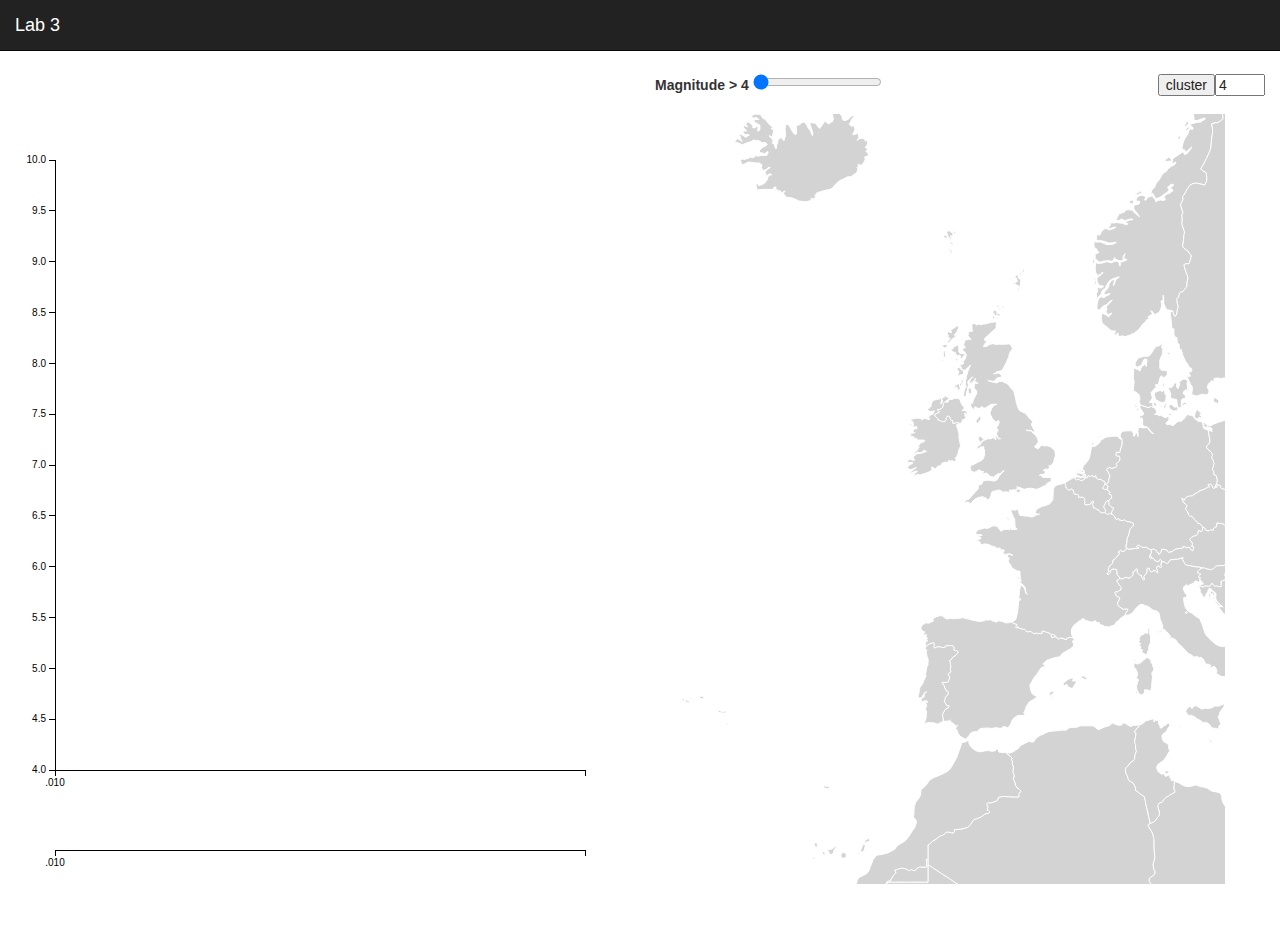
==== Lab3/index.html @ e4a59c73 "added lab3" ====
<!DOCTYPE html>
<!--[if lt IE 7]>      <html class="no-js lt-ie9 lt-ie8 lt-ie7"> <![endif]-->
<!--[if IE 7]>         <html class="no-js lt-ie9 lt-ie8"> <![endif]-->
<!--[if IE 8]>         <html class="no-js lt-ie9"> <![endif]-->
<!--[if gt IE 8]><!--> <html class="no-js"> <!--<![endif]-->
    <head>
        <meta charset="utf-8">
        <meta http-equiv="X-UA-Compatible" content="IE=edge">
        <title></title>
        <meta name="description" content="">
        <meta name="viewport" content="width=device-width, initial-scale=1">

        <!-- Place favicon.ico and apple-touch-icon.png in the root directory -->
        <!-- Bootstrap core CSS -->
        <link rel="stylesheet" href="css/bootstrap.css">
        <link rel="stylesheet" href="css/normalize.css">
        <link rel="stylesheet" href="css/colorbrewer.css">
        <link rel="stylesheet" href="css/main.css">

        <!--modules css-->
        <link rel="stylesheet" href="css/area.css">
        <link rel="stylesheet" href="css/map.css">

    </head>
    

        <!--[if lt IE 7]>
           <p class="browsehappy">You are using an <strong>outdated</strong> browser. Please <a href="http://browsehappy.com/">upgrade your browser</a> to improve your experience.</p>
       <![endif]-->

        <!-- Wrap all page content here -->
        <div id="wrap">

            <!-- Fixed navbar -->
            <div class="navbar navbar-inverse navbar-fixed-top" role="navigation">
                <div class="container">
                    <div class="navbar-header">
                        <button type="button" class="navbar-toggle" data-toggle="collapse" data-target=".navbar-collapse">
                            <span class="sr-only">Toggle navigation</span>
                            <span class="icon-bar"></span>
                            <span class="icon-bar"></span>
                            <span class="icon-bar"></span>
                        </button>
                        <a class="navbar-brand" href="#">Lab 3</a>
                    </div>
                </div>
            </div>

            <!-- Begin page content -->


            <div class="container">
                <!-- row of columns -->

                <br><br><br>

                <div class="row">
                    <div class="col-md-6" id ="area" style ="height: 90vh"></div>   
                    <div class="col-md-6" id ="map" style ="height: 90vh">
                       <p>
                            <label>
                                Magnitude > <span id="slider-value">4</span>
                            </label>
                            <input type="range" min="4" max="7" value="4" id="slider">
                            <input type="number" id="k" value="4" style="float:right;"> 
                            <input type="button" value="cluster" onclick="map1.cluster()" style="float:right;"/>
                            <label id="info" style="float:right;"></label>
                        </p> 
                        
                    </div>

                </div>                
            </div>
        </div>


        <script src="js/vendor/jquery.min.js"></script>
        <script src="js/vendor/bootstrap.min.js"></script>
        <script src="js/plugins.js"></script>
        <script src="js/vendor/d3.v3.min.js"></script>
        <script src="js/vendor/modernizr-2.6.2.min.js"></script>
        <script src="js/vendor/topojson.v1.min.js"></script>
        <script src="js/vendor/underscore-min.js"></script>
        <script src="js/vendor/colorbrewer.js"></script>

        <!--modules js-->
        <script src="js/kmeans.js"></script>
        <script src="js/area.js"></script>
        <script src="js/map.js"></script>
        <script src="js/main.js"></script>

    
</html>
---- Lab3/css/colorbrewer.css ----
/* This product includes color specifications and designs developed by Cynthia Brewer (http://colorbrewer.org/). */
.YlGn .q0-3{fill:rgb(247,252,185)}
.YlGn .q1-3{fill:rgb(173,221,142)}
.YlGn .q2-3{fill:rgb(49,163,84)}
.YlGn .q0-4{fill:rgb(255,255,204)}
.YlGn .q1-4{fill:rgb(194,230,153)}
.YlGn .q2-4{fill:rgb(120,198,121)}
.YlGn .q3-4{fill:rgb(35,132,67)}
.YlGn .q0-5{fill:rgb(255,255,204)}
.YlGn .q1-5{fill:rgb(194,230,153)}
.YlGn .q2-5{fill:rgb(120,198,121)}
.YlGn .q3-5{fill:rgb(49,163,84)}
.YlGn .q4-5{fill:rgb(0,104,55)}
.YlGn .q0-6{fill:rgb(255,255,204)}
.YlGn .q1-6{fill:rgb(217,240,163)}
.YlGn .q2-6{fill:rgb(173,221,142)}
.YlGn .q3-6{fill:rgb(120,198,121)}
.YlGn .q4-6{fill:rgb(49,163,84)}
.YlGn .q5-6{fill:rgb(0,104,55)}
.YlGn .q0-7{fill:rgb(255,255,204)}
.YlGn .q1-7{fill:rgb(217,240,163)}
.YlGn .q2-7{fill:rgb(173,221,142)}
.YlGn .q3-7{fill:rgb(120,198,121)}
.YlGn .q4-7{fill:rgb(65,171,93)}
.YlGn .q5-7{fill:rgb(35,132,67)}
.YlGn .q6-7{fill:rgb(0,90,50)}
.YlGn .q0-8{fill:rgb(255,255,229)}
.YlGn .q1-8{fill:rgb(247,252,185)}
.YlGn .q2-8{fill:rgb(217,240,163)}
.YlGn .q3-8{fill:rgb(173,221,142)}
.YlGn .q4-8{fill:rgb(120,198,121)}
.YlGn .q5-8{fill:rgb(65,171,93)}
.YlGn .q6-8{fill:rgb(35,132,67)}
.YlGn .q7-8{fill:rgb(0,90,50)}
.YlGn .q0-9{fill:rgb(255,255,229)}
.YlGn .q1-9{fill:rgb(247,252,185)}
.YlGn .q2-9{fill:rgb(217,240,163)}
.YlGn .q3-9{fill:rgb(173,221,142)}
.YlGn .q4-9{fill:rgb(120,198,121)}
.YlGn .q5-9{fill:rgb(65,171,93)}
.YlGn .q6-9{fill:rgb(35,132,67)}
.YlGn .q7-9{fill:rgb(0,104,55)}
.YlGn .q8-9{fill:rgb(0,69,41)}
.YlGnBu .q0-3{fill:rgb(237,248,177)}
.YlGnBu .q1-3{fill:rgb(127,205,187)}
.YlGnBu .q2-3{fill:rgb(44,127,184)}
.YlGnBu .q0-4{fill:rgb(255,255,204)}
.YlGnBu .q1-4{fill:rgb(161,218,180)}
.YlGnBu .q2-4{fill:rgb(65,182,196)}
.YlGnBu .q3-4{fill:rgb(34,94,168)}
.YlGnBu .q0-5{fill:rgb(255,255,204)}
.YlGnBu .q1-5{fill:rgb(161,218,180)}
.YlGnBu .q2-5{fill:rgb(65,182,196)}
.YlGnBu .q3-5{fill:rgb(44,127,184)}
.YlGnBu .q4-5{fill:rgb(37,52,148)}
.YlGnBu .q0-6{fill:rgb(255,255,204)}
.YlGnBu .q1-6{fill:rgb(199,233,180)}
.YlGnBu .q2-6{fill:rgb(127,205,187)}
.YlGnBu .q3-6{fill:rgb(65,182,196)}
.YlGnBu .q4-6{fill:rgb(44,127,184)}
.YlGnBu .q5-6{fill:rgb(37,52,148)}
.YlGnBu .q0-7{fill:rgb(255,255,204)}
.YlGnBu .q1-7{fill:rgb(199,233,180)}
.YlGnBu .q2-7{fill:rgb(127,205,187)}
.YlGnBu .q3-7{fill:rgb(65,182,196)}
.YlGnBu .q4-7{fill:rgb(29,145,192)}
.YlGnBu .q5-7{fill:rgb(34,94,168)}
.YlGnBu .q6-7{fill:rgb(12,44,132)}
.YlGnBu .q0-8{fill:rgb(255,255,217)}
.YlGnBu .q1-8{fill:rgb(237,248,177)}
.YlGnBu .q2-8{fill:rgb(199,233,180)}
.YlGnBu .q3-8{fill:rgb(127,205,187)}
.YlGnBu .q4-8{fill:rgb(65,182,196)}
.YlGnBu .q5-8{fill:rgb(29,145,192)}
.YlGnBu .q6-8{fill:rgb(34,94,168)}
.YlGnBu .q7-8{fill:rgb(12,44,132)}
.YlGnBu .q0-9{fill:rgb(255,255,217)}
.YlGnBu .q1-9{fill:rgb(237,248,177)}
.YlGnBu .q2-9{fill:rgb(199,233,180)}
.YlGnBu .q3-9{fill:rgb(127,205,187)}
.YlGnBu .q4-9{fill:rgb(65,182,196)}
.YlGnBu .q5-9{fill:rgb(29,145,192)}
.YlGnBu .q6-9{fill:rgb(34,94,168)}
.YlGnBu .q7-9{fill:rgb(37,52,148)}
.YlGnBu .q8-9{fill:rgb(8,29,88)}
.GnBu .q0-3{fill:rgb(224,243,219)}
.GnBu .q1-3{fill:rgb(168,221,181)}
.GnBu .q2-3{fill:rgb(67,162,202)}
.GnBu .q0-4{fill:rgb(240,249,232)}
.GnBu .q1-4{fill:rgb(186,228,188)}
.GnBu .q2-4{fill:rgb(123,204,196)}
.GnBu .q3-4{fill:rgb(43,140,190)}
.GnBu .q0-5{fill:rgb(240,249,232)}
.GnBu .q1-5{fill:rgb(186,228,188)}
.GnBu .q2-5{fill:rgb(123,204,196)}
.GnBu .q3-5{fill:rgb(67,162,202)}
.GnBu .q4-5{fill:rgb(8,104,172)}
.GnBu .q0-6{fill:rgb(240,249,232)}
.GnBu .q1-6{fill:rgb(204,235,197)}
.GnBu .q2-6{fill:rgb(168,221,181)}
.GnBu .q3-6{fill:rgb(123,204,196)}
.GnBu .q4-6{fill:rgb(67,162,202)}
.GnBu .q5-6{fill:rgb(8,104,172)}
.GnBu .q0-7{fill:rgb(240,249,232)}
.GnBu .q1-7{fill:rgb(204,235,197)}
.GnBu .q2-7{fill:rgb(168,221,181)}
.GnBu .q3-7{fill:rgb(123,204,196)}
.GnBu .q4-7{fill:rgb(78,179,211)}
.GnBu .q5-7{fill:rgb(43,140,190)}
.GnBu .q6-7{fill:rgb(8,88,158)}
.GnBu .q0-8{fill:rgb(247,252,240)}
.GnBu .q1-8{fill:rgb(224,243,219)}
.GnBu .q2-8{fill:rgb(204,235,197)}
.GnBu .q3-8{fill:rgb(168,221,181)}
.GnBu .q4-8{fill:rgb(123,204,196)}
.GnBu .q5-8{fill:rgb(78,179,211)}
.GnBu .q6-8{fill:rgb(43,140,190)}
.GnBu .q7-8{fill:rgb(8,88,158)}
.GnBu .q0-9{fill:rgb(247,252,240)}
.GnBu .q1-9{fill:rgb(224,243,219)}
.GnBu .q2-9{fill:rgb(204,235,197)}
.GnBu .q3-9{fill:rgb(168,221,181)}
.GnBu .q4-9{fill:rgb(123,204,196)}
.GnBu .q5-9{fill:rgb(78,179,211)}
.GnBu .q6-9{fill:rgb(43,140,190)}
.GnBu .q7-9{fill:rgb(8,104,172)}
.GnBu .q8-9{fill:rgb(8,64,129)}
.BuGn .q0-3{fill:rgb(229,245,249)}
.BuGn .q1-3{fill:rgb(153,216,201)}
.BuGn .q2-3{fill:rgb(44,162,95)}
.BuGn .q0-4{fill:rgb(237,248,251)}
.BuGn .q1-4{fill:rgb(178,226,226)}
.BuGn .q2-4{fill:rgb(102,194,164)}
.BuGn .q3-4{fill:rgb(35,139,69)}
.BuGn .q0-5{fill:rgb(237,248,251)}
.BuGn .q1-5{fill:rgb(178,226,226)}
.BuGn .q2-5{fill:rgb(102,194,164)}
.BuGn .q3-5{fill:rgb(44,162,95)}
.BuGn .q4-5{fill:rgb(0,109,44)}
.BuGn .q0-6{fill:rgb(237,248,251)}
.BuGn .q1-6{fill:rgb(204,236,230)}
.BuGn .q2-6{fill:rgb(153,216,201)}
.BuGn .q3-6{fill:rgb(102,194,164)}
.BuGn .q4-6{fill:rgb(44,162,95)}
.BuGn .q5-6{fill:rgb(0,109,44)}
.BuGn .q0-7{fill:rgb(237,248,251)}
.BuGn .q1-7{fill:rgb(204,236,230)}
.BuGn .q2-7{fill:rgb(153,216,201)}
.BuGn .q3-7{fill:rgb(102,194,164)}
.BuGn .q4-7{fill:rgb(65,174,118)}
.BuGn .q5-7{fill:rgb(35,139,69)}
.BuGn .q6-7{fill:rgb(0,88,36)}
.BuGn .q0-8{fill:rgb(247,252,253)}
.BuGn .q1-8{fill:rgb(229,245,249)}
.BuGn .q2-8{fill:rgb(204,236,230)}
.BuGn .q3-8{fill:rgb(153,216,201)}
.BuGn .q4-8{fill:rgb(102,194,164)}
.BuGn .q5-8{fill:rgb(65,174,118)}
.BuGn .q6-8{fill:rgb(35,139,69)}
.BuGn .q7-8{fill:rgb(0,88,36)}
.BuGn .q0-9{fill:rgb(247,252,253)}
.BuGn .q1-9{fill:rgb(229,245,249)}
.BuGn .q2-9{fill:rgb(204,236,230)}
.BuGn .q3-9{fill:rgb(153,216,201)}
.BuGn .q4-9{fill:rgb(102,194,164)}
.BuGn .q5-9{fill:rgb(65,174,118)}
.BuGn .q6-9{fill:rgb(35,139,69)}
.BuGn .q7-9{fill:rgb(0,109,44)}
.BuGn .q8-9{fill:rgb(0,68,27)}
.PuBuGn .q0-3{fill:rgb(236,226,240)}
.PuBuGn .q1-3{fill:rgb(166,189,219)}
.PuBuGn .q2-3{fill:rgb(28,144,153)}
.PuBuGn .q0-4{fill:rgb(246,239,247)}
.PuBuGn .q1-4{fill:rgb(189,201,225)}
.PuBuGn .q2-4{fill:rgb(103,169,207)}
.PuBuGn .q3-4{fill:rgb(2,129,138)}
.PuBuGn .q0-5{fill:rgb(246,239,247)}
.PuBuGn .q1-5{fill:rgb(189,201,225)}
.PuBuGn .q2-5{fill:rgb(103,169,207)}
.PuBuGn .q3-5{fill:rgb(28,144,153)}
.PuBuGn .q4-5{fill:rgb(1,108,89)}
.PuBuGn .q0-6{fill:rgb(246,239,247)}
.PuBuGn .q1-6{fill:rgb(208,209,230)}
.PuBuGn .q2-6{fill:rgb(166,189,219)}
.PuBuGn .q3-6{fill:rgb(103,169,207)}
.PuBuGn .q4-6{fill:rgb(28,144,153)}
.PuBuGn .q5-6{fill:rgb(1,108,89)}
.PuBuGn .q0-7{fill:rgb(246,239,247)}
.PuBuGn .q1-7{fill:rgb(208,209,230)}
.PuBuGn .q2-7{fill:rgb(166,189,219)}
.PuBuGn .q3-7{fill:rgb(103,169,207)}
.PuBuGn .q4-7{fill:rgb(54,144,192)}
.PuBuGn .q5-7{fill:rgb(2,129,138)}
.PuBuGn .q6-7{fill:rgb(1,100,80)}
.PuBuGn .q0-8{fill:rgb(255,247,251)}
.PuBuGn .q1-8{fill:rgb(236,226,240)}
.PuBuGn .q2-8{fill:rgb(208,209,230)}
.PuBuGn .q3-8{fill:rgb(166,189,219)}
.PuBuGn .q4-8{fill:rgb(103,169,207)}
.PuBuGn .q5-8{fill:rgb(54,144,192)}
.PuBuGn .q6-8{fill:rgb(2,129,138)}
.PuBuGn .q7-8{fill:rgb(1,100,80)}
.PuBuGn .q0-9{fill:rgb(255,247,251)}
.PuBuGn .q1-9{fill:rgb(236,226,240)}
.PuBuGn .q2-9{fill:rgb(208,209,230)}
.PuBuGn .q3-9{fill:rgb(166,189,219)}
.PuBuGn .q4-9{fill:rgb(103,169,207)}
.PuBuGn .q5-9{fill:rgb(54,144,192)}
.PuBuGn .q6-9{fill:rgb(2,129,138)}
.PuBuGn .q7-9{fill:rgb(1,108,89)}
.PuBuGn .q8-9{fill:rgb(1,70,54)}
.PuBu .q0-3{fill:rgb(236,231,242)}
.PuBu .q1-3{fill:rgb(166,189,219)}
.PuBu .q2-3{fill:rgb(43,140,190)}
.PuBu .q0-4{fill:rgb(241,238,246)}
.PuBu .q1-4{fill:rgb(189,201,225)}
.PuBu .q2-4{fill:rgb(116,169,207)}
.PuBu .q3-4{fill:rgb(5,112,176)}
.PuBu .q0-5{fill:rgb(241,238,246)}
.PuBu .q1-5{fill:rgb(189,201,225)}
.PuBu .q2-5{fill:rgb(116,169,207)}
.PuBu .q3-5{fill:rgb(43,140,190)}
.PuBu .q4-5{fill:rgb(4,90,141)}
.PuBu .q0-6{fill:rgb(241,238,246)}
.PuBu .q1-6{fill:rgb(208,209,230)}
.PuBu .q2-6{fill:rgb(166,189,219)}
.PuBu .q3-6{fill:rgb(116,169,207)}
.PuBu .q4-6{fill:rgb(43,140,190)}
.PuBu .q5-6{fill:rgb(4,90,141)}
.PuBu .q0-7{fill:rgb(241,238,246)}
.PuBu .q1-7{fill:rgb(208,209,230)}
.PuBu .q2-7{fill:rgb(166,189,219)}
.PuBu .q3-7{fill:rgb(116,169,207)}
.PuBu .q4-7{fill:rgb(54,144,192)}
.PuBu .q5-7{fill:rgb(5,112,176)}
.PuBu .q6-7{fill:rgb(3,78,123)}
.PuBu .q0-8{fill:rgb(255,247,251)}
.PuBu .q1-8{fill:rgb(236,231,242)}
.PuBu .q2-8{fill:rgb(208,209,230)}
.PuBu .q3-8{fill:rgb(166,189,219)}
.PuBu .q4-8{fill:rgb(116,169,207)}
.PuBu .q5-8{fill:rgb(54,144,192)}
.PuBu .q6-8{fill:rgb(5,112,176)}
.PuBu .q7-8{fill:rgb(3,78,123)}
.PuBu .q0-9{fill:rgb(255,247,251)}
.PuBu .q1-9{fill:rgb(236,231,242)}
.PuBu .q2-9{fill:rgb(208,209,230)}
.PuBu .q3-9{fill:rgb(166,189,219)}
.PuBu .q4-9{fill:rgb(116,169,207)}
.PuBu .q5-9{fill:rgb(54,144,192)}
.PuBu .q6-9{fill:rgb(5,112,176)}
.PuBu .q7-9{fill:rgb(4,90,141)}
.PuBu .q8-9{fill:rgb(2,56,88)}
.BuPu .q0-3{fill:rgb(224,236,244)}
.BuPu .q1-3{fill:rgb(158,188,218)}
.BuPu .q2-3{fill:rgb(136,86,167)}
.BuPu .q0-4{fill:rgb(237,248,251)}
.BuPu .q1-4{fill:rgb(179,205,227)}
.BuPu .q2-4{fill:rgb(140,150,198)}
.BuPu .q3-4{fill:rgb(136,65,157)}
.BuPu .q0-5{fill:rgb(237,248,251)}
.BuPu .q1-5{fill:rgb(179,205,227)}
.BuPu .q2-5{fill:rgb(140,150,198)}
.BuPu .q3-5{fill:rgb(136,86,167)}
.BuPu .q4-5{fill:rgb(129,15,124)}
.BuPu .q0-6{fill:rgb(237,248,251)}
.BuPu .q1-6{fill:rgb(191,211,230)}
.BuPu .q2-6{fill:rgb(158,188,218)}
.BuPu .q3-6{fill:rgb(140,150,198)}
.BuPu .q4-6{fill:rgb(136,86,167)}
.BuPu .q5-6{fill:rgb(129,15,124)}
.BuPu .q0-7{fill:rgb(237,248,251)}
.BuPu .q1-7{fill:rgb(191,211,230)}
.BuPu .q2-7{fill:rgb(158,188,218)}
.BuPu .q3-7{fill:rgb(140,150,198)}
.BuPu .q4-7{fill:rgb(140,107,177)}
.BuPu .q5-7{fill:rgb(136,65,157)}
.BuPu .q6-7{fill:rgb(110,1,107)}
.BuPu .q0-8{fill:rgb(247,252,253)}
.BuPu .q1-8{fill:rgb(224,236,244)}
.BuPu .q2-8{fill:rgb(191,211,230)}
.BuPu .q3-8{fill:rgb(158,188,218)}
.BuPu .q4-8{fill:rgb(140,150,198)}
.BuPu .q5-8{fill:rgb(140,107,177)}
.BuPu .q6-8{fill:rgb(136,65,157)}
.BuPu .q7-8{fill:rgb(110,1,107)}
.BuPu .q0-9{fill:rgb(247,252,253)}
.BuPu .q1-9{fill:rgb(224,236,244)}
.BuPu .q2-9{fill:rgb(191,211,230)}
.BuPu .q3-9{fill:rgb(158,188,218)}
.BuPu .q4-9{fill:rgb(140,150,198)}
.BuPu .q5-9{fill:rgb(140,107,177)}
.BuPu .q6-9{fill:rgb(136,65,157)}
.BuPu .q7-9{fill:rgb(129,15,124)}
.BuPu .q8-9{fill:rgb(77,0,75)}
.RdPu .q0-3{fill:rgb(253,224,221)}
.RdPu .q1-3{fill:rgb(250,159,181)}
.RdPu .q2-3{fill:rgb(197,27,138)}
.RdPu .q0-4{fill:rgb(254,235,226)}
.RdPu .q1-4{fill:rgb(251,180,185)}
.RdPu .q2-4{fill:rgb(247,104,161)}
.RdPu .q3-4{fill:rgb(174,1,126)}
.RdPu .q0-5{fill:rgb(254,235,226)}
.RdPu .q1-5{fill:rgb(251,180,185)}
.RdPu .q2-5{fill:rgb(247,104,161)}
.RdPu .q3-5{fill:rgb(197,27,138)}
.RdPu .q4-5{fill:rgb(122,1,119)}
.RdPu .q0-6{fill:rgb(254,235,226)}
.RdPu .q1-6{fill:rgb(252,197,192)}
.RdPu .q2-6{fill:rgb(250,159,181)}
.RdPu .q3-6{fill:rgb(247,104,161)}
.RdPu .q4-6{fill:rgb(197,27,138)}
.RdPu .q5-6{fill:rgb(122,1,119)}
.RdPu .q0-7{fill:rgb(254,235,226)}
.RdPu .q1-7{fill:rgb(252,197,192)}
.RdPu .q2-7{fill:rgb(250,159,181)}
.RdPu .q3-7{fill:rgb(247,104,161)}
.RdPu .q4-7{fill:rgb(221,52,151)}
.RdPu .q5-7{fill:rgb(174,1,126)}
.RdPu .q6-7{fill:rgb(122,1,119)}
.RdPu .q0-8{fill:rgb(255,247,243)}
.RdPu .q1-8{fill:rgb(253,224,221)}
.RdPu .q2-8{fill:rgb(252,197,192)}
.RdPu .q3-8{fill:rgb(250,159,181)}
.RdPu .q4-8{fill:rgb(247,104,161)}
.RdPu .q5-8{fill:rgb(221,52,151)}
.RdPu .q6-8{fill:rgb(174,1,126)}
.RdPu .q7-8{fill:rgb(122,1,119)}
.RdPu .q0-9{fill:rgb(255,247,243)}
.RdPu .q1-9{fill:rgb(253,224,221)}
.RdPu .q2-9{fill:rgb(252,197,192)}
.RdPu .q3-9{fill:rgb(250,159,181)}
.RdPu .q4-9{fill:rgb(247,104,161)}
.RdPu .q5-9{fill:rgb(221,52,151)}
.RdPu .q6-9{fill:rgb(174,1,126)}
.RdPu .q7-9{fill:rgb(122,1,119)}
.RdPu .q8-9{fill:rgb(73,0,106)}
.PuRd .q0-3{fill:rgb(231,225,239)}
.PuRd .q1-3{fill:rgb(201,148,199)}
.PuRd .q2-3{fill:rgb(221,28,119)}
.PuRd .q0-4{fill:rgb(241,238,246)}
.PuRd .q1-4{fill:rgb(215,181,216)}
.PuRd .q2-4{fill:rgb(223,101,176)}
.PuRd .q3-4{fill:rgb(206,18,86)}
.PuRd .q0-5{fill:rgb(241,238,246)}
.PuRd .q1-5{fill:rgb(215,181,216)}
.PuRd .q2-5{fill:rgb(223,101,176)}
.PuRd .q3-5{fill:rgb(221,28,119)}
.PuRd .q4-5{fill:rgb(152,0,67)}
.PuRd .q0-6{fill:rgb(241,238,246)}
.PuRd .q1-6{fill:rgb(212,185,218)}
.PuRd .q2-6{fill:rgb(201,148,199)}
.PuRd .q3-6{fill:rgb(223,101,176)}
.PuRd .q4-6{fill:rgb(221,28,119)}
.PuRd .q5-6{fill:rgb(152,0,67)}
.PuRd .q0-7{fill:rgb(241,238,246)}
.PuRd .q1-7{fill:rgb(212,185,218)}
.PuRd .q2-7{fill:rgb(201,148,199)}
.PuRd .q3-7{fill:rgb(223,101,176)}
.PuRd .q4-7{fill:rgb(231,41,138)}
.PuRd .q5-7{fill:rgb(206,18,86)}
.PuRd .q6-7{fill:rgb(145,0,63)}
.PuRd .q0-8{fill:rgb(247,244,249)}
.PuRd .q1-8{fill:rgb(231,225,239)}
.PuRd .q2-8{fill:rgb(212,185,218)}
.PuRd .q3-8{fill:rgb(201,148,199)}
.PuRd .q4-8{fill:rgb(223,101,176)}
.PuRd .q5-8{fill:rgb(231,41,138)}
.PuRd .q6-8{fill:rgb(206,18,86)}
.PuRd .q7-8{fill:rgb(145,0,63)}
.PuRd .q0-9{fill:rgb(247,244,249)}
.PuRd .q1-9{fill:rgb(231,225,239)}
.PuRd .q2-9{fill:rgb(212,185,218)}
.PuRd .q3-9{fill:rgb(201,148,199)}
.PuRd .q4-9{fill:rgb(223,101,176)}
.PuRd .q5-9{fill:rgb(231,41,138)}
.PuRd .q6-9{fill:rgb(206,18,86)}
.PuRd .q7-9{fill:rgb(152,0,67)}
.PuRd .q8-9{fill:rgb(103,0,31)}
.OrRd .q0-3{fill:rgb(254,232,200)}
.OrRd .q1-3{fill:rgb(253,187,132)}
.OrRd .q2-3{fill:rgb(227,74,51)}
.OrRd .q0-4{fill:rgb(254,240,217)}
.OrRd .q1-4{fill:rgb(253,204,138)}
.OrRd .q2-4{fill:rgb(252,141,89)}
.OrRd .q3-4{fill:rgb(215,48,31)}
.OrRd .q0-5{fill:rgb(254,240,217)}
.OrRd .q1-5{fill:rgb(253,204,138)}
.OrRd .q2-5{fill:rgb(252,141,89)}
.OrRd .q3-5{fill:rgb(227,74,51)}
.OrRd .q4-5{fill:rgb(179,0,0)}
.OrRd .q0-6{fill:rgb(254,240,217)}
.OrRd .q1-6{fill:rgb(253,212,158)}
.OrRd .q2-6{fill:rgb(253,187,132)}
.OrRd .q3-6{fill:rgb(252,141,89)}
.OrRd .q4-6{fill:rgb(227,74,51)}
.OrRd .q5-6{fill:rgb(179,0,0)}
.OrRd .q0-7{fill:rgb(254,240,217)}
.OrRd .q1-7{fill:rgb(253,212,158)}
.OrRd .q2-7{fill:rgb(253,187,132)}
.OrRd .q3-7{fill:rgb(252,141,89)}
.OrRd .q4-7{fill:rgb(239,101,72)}
.OrRd .q5-7{fill:rgb(215,48,31)}
.OrRd .q6-7{fill:rgb(153,0,0)}
.OrRd .q0-8{fill:rgb(255,247,236)}
.OrRd .q1-8{fill:rgb(254,232,200)}
.OrRd .q2-8{fill:rgb(253,212,158)}
.OrRd .q3-8{fill:rgb(253,187,132)}
.OrRd .q4-8{fill:rgb(252,141,89)}
.OrRd .q5-8{fill:rgb(239,101,72)}
.OrRd .q6-8{fill:rgb(215,48,31)}
.OrRd .q7-8{fill:rgb(153,0,0)}
.OrRd .q0-9{fill:rgb(255,247,236)}
.OrRd .q1-9{fill:rgb(254,232,200)}
.OrRd .q2-9{fill:rgb(253,212,158)}
.OrRd .q3-9{fill:rgb(253,187,132)}
.OrRd .q4-9{fill:rgb(252,141,89)}
.OrRd .q5-9{fill:rgb(239,101,72)}
.OrRd .q6-9{fill:rgb(215,48,31)}
.OrRd .q7-9{fill:rgb(179,0,0)}
.OrRd .q8-9{fill:rgb(127,0,0)}
.YlOrRd .q0-3{fill:rgb(255,237,160)}
.YlOrRd .q1-3{fill:rgb(254,178,76)}
.YlOrRd .q2-3{fill:rgb(240,59,32)}
.YlOrRd .q0-4{fill:rgb(255,255,178)}
.YlOrRd .q1-4{fill:rgb(254,204,92)}
.YlOrRd .q2-4{fill:rgb(253,141,60)}
.YlOrRd .q3-4{fill:rgb(227,26,28)}
.YlOrRd .q0-5{fill:rgb(255,255,178)}
.YlOrRd .q1-5{fill:rgb(254,204,92)}
.YlOrRd .q2-5{fill:rgb(253,141,60)}
.YlOrRd .q3-5{fill:rgb(240,59,32)}
.YlOrRd .q4-5{fill:rgb(189,0,38)}
.YlOrRd .q0-6{fill:rgb(255,255,178)}
.YlOrRd .q1-6{fill:rgb(254,217,118)}
.YlOrRd .q2-6{fill:rgb(254,178,76)}
.YlOrRd .q3-6{fill:rgb(253,141,60)}
.YlOrRd .q4-6{fill:rgb(240,59,32)}
.YlOrRd .q5-6{fill:rgb(189,0,38)}
.YlOrRd .q0-7{fill:rgb(255,255,178)}
.YlOrRd .q1-7{fill:rgb(254,217,118)}
.YlOrRd .q2-7{fill:rgb(254,178,76)}
.YlOrRd .q3-7{fill:rgb(253,141,60)}
.YlOrRd .q4-7{fill:rgb(252,78,42)}
.YlOrRd .q5-7{fill:rgb(227,26,28)}
.YlOrRd .q6-7{fill:rgb(177,0,38)}
.YlOrRd .q0-8{fill:rgb(255,255,204)}
.YlOrRd .q1-8{fill:rgb(255,237,160)}
.YlOrRd .q2-8{fill:rgb(254,217,118)}
.YlOrRd .q3-8{fill:rgb(254,178,76)}
.YlOrRd .q4-8{fill:rgb(253,141,60)}
.YlOrRd .q5-8{fill:rgb(252,78,42)}
.YlOrRd .q6-8{fill:rgb(227,26,28)}
.YlOrRd .q7-8{fill:rgb(177,0,38)}
.YlOrRd .q0-9{fill:rgb(255,255,204)}
.YlOrRd .q1-9{fill:rgb(255,237,160)}
.YlOrRd .q2-9{fill:rgb(254,217,118)}
.YlOrRd .q3-9{fill:rgb(254,178,76)}
.YlOrRd .q4-9{fill:rgb(253,141,60)}
.YlOrRd .q5-9{fill:rgb(252,78,42)}
.YlOrRd .q6-9{fill:rgb(227,26,28)}
.YlOrRd .q7-9{fill:rgb(189,0,38)}
.YlOrRd .q8-9{fill:rgb(128,0,38)}
.YlOrBr .q0-3{fill:rgb(255,247,188)}
.YlOrBr .q1-3{fill:rgb(254,196,79)}
.YlOrBr .q2-3{fill:rgb(217,95,14)}
.YlOrBr .q0-4{fill:rgb(255,255,212)}
.YlOrBr .q1-4{fill:rgb(254,217,142)}
.YlOrBr .q2-4{fill:rgb(254,153,41)}
.YlOrBr .q3-4{fill:rgb(204,76,2)}
.YlOrBr .q0-5{fill:rgb(255,255,212)}
.YlOrBr .q1-5{fill:rgb(254,217,142)}
.YlOrBr .q2-5{fill:rgb(254,153,41)}
.YlOrBr .q3-5{fill:rgb(217,95,14)}
.YlOrBr .q4-5{fill:rgb(153,52,4)}
.YlOrBr .q0-6{fill:rgb(255,255,212)}
.YlOrBr .q1-6{fill:rgb(254,227,145)}
.YlOrBr .q2-6{fill:rgb(254,196,79)}
.YlOrBr .q3-6{fill:rgb(254,153,41)}
.YlOrBr .q4-6{fill:rgb(217,95,14)}
.YlOrBr .q5-6{fill:rgb(153,52,4)}
.YlOrBr .q0-7{fill:rgb(255,255,212)}
.YlOrBr .q1-7{fill:rgb(254,227,145)}
.YlOrBr .q2-7{fill:rgb(254,196,79)}
.YlOrBr .q3-7{fill:rgb(254,153,41)}
.YlOrBr .q4-7{fill:rgb(236,112,20)}
.YlOrBr .q5-7{fill:rgb(204,76,2)}
.YlOrBr .q6-7{fill:rgb(140,45,4)}
.YlOrBr .q0-8{fill:rgb(255,255,229)}
.YlOrBr .q1-8{fill:rgb(255,247,188)}
.YlOrBr .q2-8{fill:rgb(254,227,145)}
.YlOrBr .q3-8{fill:rgb(254,196,79)}
.YlOrBr .q4-8{fill:rgb(254,153,41)}
.YlOrBr .q5-8{fill:rgb(236,112,20)}
.YlOrBr .q6-8{fill:rgb(204,76,2)}
.YlOrBr .q7-8{fill:rgb(140,45,4)}
.YlOrBr .q0-9{fill:rgb(255,255,229)}
.YlOrBr .q1-9{fill:rgb(255,247,188)}
.YlOrBr .q2-9{fill:rgb(254,227,145)}
.YlOrBr .q3-9{fill:rgb(254,196,79)}
.YlOrBr .q4-9{fill:rgb(254,153,41)}
.YlOrBr .q5-9{fill:rgb(236,112,20)}
.YlOrBr .q6-9{fill:rgb(204,76,2)}
.YlOrBr .q7-9{fill:rgb(153,52,4)}
.YlOrBr .q8-9{fill:rgb(102,37,6)}
.Purples .q0-3{fill:rgb(239,237,245)}
.Purples .q1-3{fill:rgb(188,189,220)}
.Purples .q2-3{fill:rgb(117,107,177)}
.Purples .q0-4{fill:rgb(242,240,247)}
.Purples .q1-4{fill:rgb(203,201,226)}
.Purples .q2-4{fill:rgb(158,154,200)}
.Purples .q3-4{fill:rgb(106,81,163)}
.Purples .q0-5{fill:rgb(242,240,247)}
.Purples .q1-5{fill:rgb(203,201,226)}
.Purples .q2-5{fill:rgb(158,154,200)}
.Purples .q3-5{fill:rgb(117,107,177)}
.Purples .q4-5{fill:rgb(84,39,143)}
.Purples .q0-6{fill:rgb(242,240,247)}
.Purples .q1-6{fill:rgb(218,218,235)}
.Purples .q2-6{fill:rgb(188,189,220)}
.Purples .q3-6{fill:rgb(158,154,200)}
.Purples .q4-6{fill:rgb(117,107,177)}
.Purples .q5-6{fill:rgb(84,39,143)}
.Purples .q0-7{fill:rgb(242,240,247)}
.Purples .q1-7{fill:rgb(218,218,235)}
.Purples .q2-7{fill:rgb(188,189,220)}
.Purples .q3-7{fill:rgb(158,154,200)}
.Purples .q4-7{fill:rgb(128,125,186)}
.Purples .q5-7{fill:rgb(106,81,163)}
.Purples .q6-7{fill:rgb(74,20,134)}
.Purples .q0-8{fill:rgb(252,251,253)}
.Purples .q1-8{fill:rgb(239,237,245)}
.Purples .q2-8{fill:rgb(218,218,235)}
.Purples .q3-8{fill:rgb(188,189,220)}
.Purples .q4-8{fill:rgb(158,154,200)}
.Purples .q5-8{fill:rgb(128,125,186)}
.Purples .q6-8{fill:rgb(106,81,163)}
.Purples .q7-8{fill:rgb(74,20,134)}
.Purples .q0-9{fill:rgb(252,251,253)}
.Purples .q1-9{fill:rgb(239,237,245)}
.Purples .q2-9{fill:rgb(218,218,235)}
.Purples .q3-9{fill:rgb(188,189,220)}
.Purples .q4-9{fill:rgb(158,154,200)}
.Purples .q5-9{fill:rgb(128,125,186)}
.Purples .q6-9{fill:rgb(106,81,163)}
.Purples .q7-9{fill:rgb(84,39,143)}
.Purples .q8-9{fill:rgb(63,0,125)}
.Blues .q0-3{fill:rgb(222,235,247)}
.Blues .q1-3{fill:rgb(158,202,225)}
.Blues .q2-3{fill:rgb(49,130,189)}
.Blues .q0-4{fill:rgb(239,243,255)}
.Blues .q1-4{fill:rgb(189,215,231)}
.Blues .q2-4{fill:rgb(107,174,214)}
.Blues .q3-4{fill:rgb(33,113,181)}
.Blues .q0-5{fill:rgb(239,243,255)}
.Blues .q1-5{fill:rgb(189,215,231)}
.Blues .q2-5{fill:rgb(107,174,214)}
.Blues .q3-5{fill:rgb(49,130,189)}
.Blues .q4-5{fill:rgb(8,81,156)}
.Blues .q0-6{fill:rgb(239,243,255)}
.Blues .q1-6{fill:rgb(198,219,239)}
.Blues .q2-6{fill:rgb(158,202,225)}
.Blues .q3-6{fill:rgb(107,174,214)}
.Blues .q4-6{fill:rgb(49,130,189)}
.Blues .q5-6{fill:rgb(8,81,156)}
.Blues .q0-7{fill:rgb(239,243,255)}
.Blues .q1-7{fill:rgb(198,219,239)}
.Blues .q2-7{fill:rgb(158,202,225)}
.Blues .q3-7{fill:rgb(107,174,214)}
.Blues .q4-7{fill:rgb(66,146,198)}
.Blues .q5-7{fill:rgb(33,113,181)}
.Blues .q6-7{fill:rgb(8,69,148)}
.Blues .q0-8{fill:rgb(247,251,255)}
.Blues .q1-8{fill:rgb(222,235,247)}
.Blues .q2-8{fill:rgb(198,219,239)}
.Blues .q3-8{fill:rgb(158,202,225)}
.Blues .q4-8{fill:rgb(107,174,214)}
.Blues .q5-8{fill:rgb(66,146,198)}
.Blues .q6-8{fill:rgb(33,113,181)}
.Blues .q7-8{fill:rgb(8,69,148)}
.Blues .q0-9{fill:rgb(247,251,255)}
.Blues .q1-9{fill:rgb(222,235,247)}
.Blues .q2-9{fill:rgb(198,219,239)}
.Blues .q3-9{fill:rgb(158,202,225)}
.Blues .q4-9{fill:rgb(107,174,214)}
.Blues .q5-9{fill:rgb(66,146,198)}
.Blues .q6-9{fill:rgb(33,113,181)}
.Blues .q7-9{fill:rgb(8,81,156)}
.Blues .q8-9{fill:rgb(8,48,107)}
.Greens .q0-3{fill:rgb(229,245,224)}
.Greens .q1-3{fill:rgb(161,217,155)}
.Greens .q2-3{fill:rgb(49,163,84)}
.Greens .q0-4{fill:rgb(237,248,233)}
.Greens .q1-4{fill:rgb(186,228,179)}
.Greens .q2-4{fill:rgb(116,196,118)}
.Greens .q3-4{fill:rgb(35,139,69)}
.Greens .q0-5{fill:rgb(237,248,233)}
.Greens .q1-5{fill:rgb(186,228,179)}
.Greens .q2-5{fill:rgb(116,196,118)}
.Greens .q3-5{fill:rgb(49,163,84)}
.Greens .q4-5{fill:rgb(0,109,44)}
.Greens .q0-6{fill:rgb(237,248,233)}
.Greens .q1-6{fill:rgb(199,233,192)}
.Greens .q2-6{fill:rgb(161,217,155)}
.Greens .q3-6{fill:rgb(116,196,118)}
.Greens .q4-6{fill:rgb(49,163,84)}
.Greens .q5-6{fill:rgb(0,109,44)}
.Greens .q0-7{fill:rgb(237,248,233)}
.Greens .q1-7{fill:rgb(199,233,192)}
.Greens .q2-7{fill:rgb(161,217,155)}
.Greens .q3-7{fill:rgb(116,196,118)}
.Greens .q4-7{fill:rgb(65,171,93)}
.Greens .q5-7{fill:rgb(35,139,69)}
.Greens .q6-7{fill:rgb(0,90,50)}
.Greens .q0-8{fill:rgb(247,252,245)}
.Greens .q1-8{fill:rgb(229,245,224)}
.Greens .q2-8{fill:rgb(199,233,192)}
.Greens .q3-8{fill:rgb(161,217,155)}
.Greens .q4-8{fill:rgb(116,196,118)}
.Greens .q5-8{fill:rgb(65,171,93)}
.Greens .q6-8{fill:rgb(35,139,69)}
.Greens .q7-8{fill:rgb(0,90,50)}
.Greens .q0-9{fill:rgb(247,252,245)}
.Greens .q1-9{fill:rgb(229,245,224)}
.Greens .q2-9{fill:rgb(199,233,192)}
.Greens .q3-9{fill:rgb(161,217,155)}
.Greens .q4-9{fill:rgb(116,196,118)}
.Greens .q5-9{fill:rgb(65,171,93)}
.Greens .q6-9{fill:rgb(35,139,69)}
.Greens .q7-9{fill:rgb(0,109,44)}
.Greens .q8-9{fill:rgb(0,68,27)}
.Oranges .q0-3{fill:rgb(254,230,206)}
.Oranges .q1-3{fill:rgb(253,174,107)}
.Oranges .q2-3{fill:rgb(230,85,13)}
.Oranges .q0-4{fill:rgb(254,237,222)}
.Oranges .q1-4{fill:rgb(253,190,133)}
.Oranges .q2-4{fill:rgb(253,141,60)}
.Oranges .q3-4{fill:rgb(217,71,1)}
.Oranges .q0-5{fill:rgb(254,237,222)}
.Oranges .q1-5{fill:rgb(253,190,133)}
.Oranges .q2-5{fill:rgb(253,141,60)}
.Oranges .q3-5{fill:rgb(230,85,13)}
.Oranges .q4-5{fill:rgb(166,54,3)}
.Oranges .q0-6{fill:rgb(254,237,222)}
.Oranges .q1-6{fill:rgb(253,208,162)}
.Oranges .q2-6{fill:rgb(253,174,107)}
.Oranges .q3-6{fill:rgb(253,141,60)}
.Oranges .q4-6{fill:rgb(230,85,13)}
.Oranges .q5-6{fill:rgb(166,54,3)}
.Oranges .q0-7{fill:rgb(254,237,222)}
.Oranges .q1-7{fill:rgb(253,208,162)}
.Oranges .q2-7{fill:rgb(253,174,107)}
.Oranges .q3-7{fill:rgb(253,141,60)}
.Oranges .q4-7{fill:rgb(241,105,19)}
.Oranges .q5-7{fill:rgb(217,72,1)}
.Oranges .q6-7{fill:rgb(140,45,4)}
.Oranges .q0-8{fill:rgb(255,245,235)}
.Oranges .q1-8{fill:rgb(254,230,206)}
.Oranges .q2-8{fill:rgb(253,208,162)}
.Oranges .q3-8{fill:rgb(253,174,107)}
.Oranges .q4-8{fill:rgb(253,141,60)}
.Oranges .q5-8{fill:rgb(241,105,19)}
.Oranges .q6-8{fill:rgb(217,72,1)}
.Oranges .q7-8{fill:rgb(140,45,4)}
.Oranges .q0-9{fill:rgb(255,245,235)}
.Oranges .q1-9{fill:rgb(254,230,206)}
.Oranges .q2-9{fill:rgb(253,208,162)}
.Oranges .q3-9{fill:rgb(253,174,107)}
.Oranges .q4-9{fill:rgb(253,141,60)}
.Oranges .q5-9{fill:rgb(241,105,19)}
.Oranges .q6-9{fill:rgb(217,72,1)}
.Oranges .q7-9{fill:rgb(166,54,3)}
.Oranges .q8-9{fill:rgb(127,39,4)}
.Reds .q0-3{fill:rgb(254,224,210)}
.Reds .q1-3{fill:rgb(252,146,114)}
.Reds .q2-3{fill:rgb(222,45,38)}
.Reds .q0-4{fill:rgb(254,229,217)}
.Reds .q1-4{fill:rgb(252,174,145)}
.Reds .q2-4{fill:rgb(251,106,74)}
.Reds .q3-4{fill:rgb(203,24,29)}
.Reds .q0-5{fill:rgb(254,229,217)}
.Reds .q1-5{fill:rgb(252,174,145)}
.Reds .q2-5{fill:rgb(251,106,74)}
.Reds .q3-5{fill:rgb(222,45,38)}
.Reds .q4-5{fill:rgb(165,15,21)}
.Reds .q0-6{fill:rgb(254,229,217)}
.Reds .q1-6{fill:rgb(252,187,161)}
.Reds .q2-6{fill:rgb(252,146,114)}
.Reds .q3-6{fill:rgb(251,106,74)}
.Reds .q4-6{fill:rgb(222,45,38)}
.Reds .q5-6{fill:rgb(165,15,21)}
.Reds .q0-7{fill:rgb(254,229,217)}
.Reds .q1-7{fill:rgb(252,187,161)}
.Reds .q2-7{fill:rgb(252,146,114)}
.Reds .q3-7{fill:rgb(251,106,74)}
.Reds .q4-7{fill:rgb(239,59,44)}
.Reds .q5-7{fill:rgb(203,24,29)}
.Reds .q6-7{fill:rgb(153,0,13)}
.Reds .q0-8{fill:rgb(255,245,240)}
.Reds .q1-8{fill:rgb(254,224,210)}
.Reds .q2-8{fill:rgb(252,187,161)}
.Reds .q3-8{fill:rgb(252,146,114)}
.Reds .q4-8{fill:rgb(251,106,74)}
.Reds .q5-8{fill:rgb(239,59,44)}
.Reds .q6-8{fill:rgb(203,24,29)}
.Reds .q7-8{fill:rgb(153,0,13)}
.Reds .q0-9{fill:rgb(255,245,240)}
.Reds .q1-9{fill:rgb(254,224,210)}
.Reds .q2-9{fill:rgb(252,187,161)}
.Reds .q3-9{fill:rgb(252,146,114)}
.Reds .q4-9{fill:rgb(251,106,74)}
.Reds .q5-9{fill:rgb(239,59,44)}
.Reds .q6-9{fill:rgb(203,24,29)}
.Reds .q7-9{fill:rgb(165,15,21)}
.Reds .q8-9{fill:rgb(103,0,13)}
.Greys .q0-3{fill:rgb(240,240,240)}
.Greys .q1-3{fill:rgb(189,189,189)}
.Greys .q2-3{fill:rgb(99,99,99)}
.Greys .q0-4{fill:rgb(247,247,247)}
.Greys .q1-4{fill:rgb(204,204,204)}
.Greys .q2-4{fill:rgb(150,150,150)}
.Greys .q3-4{fill:rgb(82,82,82)}
.Greys .q0-5{fill:rgb(247,247,247)}
.Greys .q1-5{fill:rgb(204,204,204)}
.Greys .q2-5{fill:rgb(150,150,150)}
.Greys .q3-5{fill:rgb(99,99,99)}
.Greys .q4-5{fill:rgb(37,37,37)}
.Greys .q0-6{fill:rgb(247,247,247)}
.Greys .q1-6{fill:rgb(217,217,217)}
.Greys .q2-6{fill:rgb(189,189,189)}
.Greys .q3-6{fill:rgb(150,150,150)}
.Greys .q4-6{fill:rgb(99,99,99)}
.Greys .q5-6{fill:rgb(37,37,37)}
.Greys .q0-7{fill:rgb(247,247,247)}
.Greys .q1-7{fill:rgb(217,217,217)}
.Greys .q2-7{fill:rgb(189,189,189)}
.Greys .q3-7{fill:rgb(150,150,150)}
.Greys .q4-7{fill:rgb(115,115,115)}
.Greys .q5-7{fill:rgb(82,82,82)}
.Greys .q6-7{fill:rgb(37,37,37)}
.Greys .q0-8{fill:rgb(255,255,255)}
.Greys .q1-8{fill:rgb(240,240,240)}
.Greys .q2-8{fill:rgb(217,217,217)}
.Greys .q3-8{fill:rgb(189,189,189)}
.Greys .q4-8{fill:rgb(150,150,150)}
.Greys .q5-8{fill:rgb(115,115,115)}
.Greys .q6-8{fill:rgb(82,82,82)}
.Greys .q7-8{fill:rgb(37,37,37)}
.Greys .q0-9{fill:rgb(255,255,255)}
.Greys .q1-9{fill:rgb(240,240,240)}
.Greys .q2-9{fill:rgb(217,217,217)}
.Greys .q3-9{fill:rgb(189,189,189)}
.Greys .q4-9{fill:rgb(150,150,150)}
.Greys .q5-9{fill:rgb(115,115,115)}
.Greys .q6-9{fill:rgb(82,82,82)}
.Greys .q7-9{fill:rgb(37,37,37)}
.Greys .q8-9{fill:rgb(0,0,0)}
.PuOr .q0-3{fill:rgb(241,163,64)}
.PuOr .q1-3{fill:rgb(247,247,247)}
.PuOr .q2-3{fill:rgb(153,142,195)}
.PuOr .q0-4{fill:rgb(230,97,1)}
.PuOr .q1-4{fill:rgb(253,184,99)}
.PuOr .q2-4{fill:rgb(178,171,210)}
.PuOr .q3-4{fill:rgb(94,60,153)}
.PuOr .q0-5{fill:rgb(230,97,1)}
.PuOr .q1-5{fill:rgb(253,184,99)}
.PuOr .q2-5{fill:rgb(247,247,247)}
.PuOr .q3-5{fill:rgb(178,171,210)}
.PuOr .q4-5{fill:rgb(94,60,153)}
.PuOr .q0-6{fill:rgb(179,88,6)}
.PuOr .q1-6{fill:rgb(241,163,64)}
.PuOr .q2-6{fill:rgb(254,224,182)}
.PuOr .q3-6{fill:rgb(216,218,235)}
.PuOr .q4-6{fill:rgb(153,142,195)}
.PuOr .q5-6{fill:rgb(84,39,136)}
.PuOr .q0-7{fill:rgb(179,88,6)}
.PuOr .q1-7{fill:rgb(241,163,64)}
.PuOr .q2-7{fill:rgb(254,224,182)}
.PuOr .q3-7{fill:rgb(247,247,247)}
.PuOr .q4-7{fill:rgb(216,218,235)}
.PuOr .q5-7{fill:rgb(153,142,195)}
.PuOr .q6-7{fill:rgb(84,39,136)}
.PuOr .q0-8{fill:rgb(179,88,6)}
.PuOr .q1-8{fill:rgb(224,130,20)}
.PuOr .q2-8{fill:rgb(253,184,99)}
.PuOr .q3-8{fill:rgb(254,224,182)}
.PuOr .q4-8{fill:rgb(216,218,235)}
.PuOr .q5-8{fill:rgb(178,171,210)}
.PuOr .q6-8{fill:rgb(128,115,172)}
.PuOr .q7-8{fill:rgb(84,39,136)}
.PuOr .q0-9{fill:rgb(179,88,6)}
.PuOr .q1-9{fill:rgb(224,130,20)}
.PuOr .q2-9{fill:rgb(253,184,99)}
.PuOr .q3-9{fill:rgb(254,224,182)}
.PuOr .q4-9{fill:rgb(247,247,247)}
.PuOr .q5-9{fill:rgb(216,218,235)}
.PuOr .q6-9{fill:rgb(178,171,210)}
.PuOr .q7-9{fill:rgb(128,115,172)}
.PuOr .q8-9{fill:rgb(84,39,136)}
.PuOr .q0-10{fill:rgb(127,59,8)}
.PuOr .q1-10{fill:rgb(179,88,6)}
.PuOr .q2-10{fill:rgb(224,130,20)}
.PuOr .q3-10{fill:rgb(253,184,99)}
.PuOr .q4-10{fill:rgb(254,224,182)}
.PuOr .q5-10{fill:rgb(216,218,235)}
.PuOr .q6-10{fill:rgb(178,171,210)}
.PuOr .q7-10{fill:rgb(128,115,172)}
.PuOr .q8-10{fill:rgb(84,39,136)}
.PuOr .q9-10{fill:rgb(45,0,75)}
.PuOr .q0-11{fill:rgb(127,59,8)}
.PuOr .q1-11{fill:rgb(179,88,6)}
.PuOr .q2-11{fill:rgb(224,130,20)}
.PuOr .q3-11{fill:rgb(253,184,99)}
.PuOr .q4-11{fill:rgb(254,224,182)}
.PuOr .q5-11{fill:rgb(247,247,247)}
.PuOr .q6-11{fill:rgb(216,218,235)}
.PuOr .q7-11{fill:rgb(178,171,210)}
.PuOr .q8-11{fill:rgb(128,115,172)}
.PuOr .q9-11{fill:rgb(84,39,136)}
.PuOr .q10-11{fill:rgb(45,0,75)}
.BrBG .q0-3{fill:rgb(216,179,101)}
.BrBG .q1-3{fill:rgb(245,245,245)}
.BrBG .q2-3{fill:rgb(90,180,172)}
.BrBG .q0-4{fill:rgb(166,97,26)}
.BrBG .q1-4{fill:rgb(223,194,125)}
.BrBG .q2-4{fill:rgb(128,205,193)}
.BrBG .q3-4{fill:rgb(1,133,113)}
.BrBG .q0-5{fill:rgb(166,97,26)}
.BrBG .q1-5{fill:rgb(223,194,125)}
.BrBG .q2-5{fill:rgb(245,245,245)}
.BrBG .q3-5{fill:rgb(128,205,193)}
.BrBG .q4-5{fill:rgb(1,133,113)}
.BrBG .q0-6{fill:rgb(140,81,10)}
.BrBG .q1-6{fill:rgb(216,179,101)}
.BrBG .q2-6{fill:rgb(246,232,195)}
.BrBG .q3-6{fill:rgb(199,234,229)}
.BrBG .q4-6{fill:rgb(90,180,172)}
.BrBG .q5-6{fill:rgb(1,102,94)}
.BrBG .q0-7{fill:rgb(140,81,10)}
.BrBG .q1-7{fill:rgb(216,179,101)}
.BrBG .q2-7{fill:rgb(246,232,195)}
.BrBG .q3-7{fill:rgb(245,245,245)}
.BrBG .q4-7{fill:rgb(199,234,229)}
.BrBG .q5-7{fill:rgb(90,180,172)}
.BrBG .q6-7{fill:rgb(1,102,94)}
.BrBG .q0-8{fill:rgb(140,81,10)}
.BrBG .q1-8{fill:rgb(191,129,45)}
.BrBG .q2-8{fill:rgb(223,194,125)}
.BrBG .q3-8{fill:rgb(246,232,195)}
.BrBG .q4-8{fill:rgb(199,234,229)}
.BrBG .q5-8{fill:rgb(128,205,193)}
.BrBG .q6-8{fill:rgb(53,151,143)}
.BrBG .q7-8{fill:rgb(1,102,94)}
.BrBG .q0-9{fill:rgb(140,81,10)}
.BrBG .q1-9{fill:rgb(191,129,45)}
.BrBG .q2-9{fill:rgb(223,194,125)}
.BrBG .q3-9{fill:rgb(246,232,195)}
.BrBG .q4-9{fill:rgb(245,245,245)}
.BrBG .q5-9{fill:rgb(199,234,229)}
.BrBG .q6-9{fill:rgb(128,205,193)}
.BrBG .q7-9{fill:rgb(53,151,143)}
.BrBG .q8-9{fill:rgb(1,102,94)}
.BrBG .q0-10{fill:rgb(84,48,5)}
.BrBG .q1-10{fill:rgb(140,81,10)}
.BrBG .q2-10{fill:rgb(191,129,45)}
.BrBG .q3-10{fill:rgb(223,194,125)}
.BrBG .q4-10{fill:rgb(246,232,195)}
.BrBG .q5-10{fill:rgb(199,234,229)}
.BrBG .q6-10{fill:rgb(128,205,193)}
.BrBG .q7-10{fill:rgb(53,151,143)}
.BrBG .q8-10{fill:rgb(1,102,94)}
.BrBG .q9-10{fill:rgb(0,60,48)}
.BrBG .q0-11{fill:rgb(84,48,5)}
.BrBG .q1-11{fill:rgb(140,81,10)}
.BrBG .q2-11{fill:rgb(191,129,45)}
.BrBG .q3-11{fill:rgb(223,194,125)}
.BrBG .q4-11{fill:rgb(246,232,195)}
.BrBG .q5-11{fill:rgb(245,245,245)}
.BrBG .q6-11{fill:rgb(199,234,229)}
.BrBG .q7-11{fill:rgb(128,205,193)}
.BrBG .q8-11{fill:rgb(53,151,143)}
.BrBG .q9-11{fill:rgb(1,102,94)}
.BrBG .q10-11{fill:rgb(0,60,48)}
.PRGn .q0-3{fill:rgb(175,141,195)}
.PRGn .q1-3{fill:rgb(247,247,247)}
.PRGn .q2-3{fill:rgb(127,191,123)}
.PRGn .q0-4{fill:rgb(123,50,148)}
.PRGn .q1-4{fill:rgb(194,165,207)}
.PRGn .q2-4{fill:rgb(166,219,160)}
.PRGn .q3-4{fill:rgb(0,136,55)}
.PRGn .q0-5{fill:rgb(123,50,148)}
.PRGn .q1-5{fill:rgb(194,165,207)}
.PRGn .q2-5{fill:rgb(247,247,247)}
.PRGn .q3-5{fill:rgb(166,219,160)}
.PRGn .q4-5{fill:rgb(0,136,55)}
.PRGn .q0-6{fill:rgb(118,42,131)}
.PRGn .q1-6{fill:rgb(175,141,195)}
.PRGn .q2-6{fill:rgb(231,212,232)}
.PRGn .q3-6{fill:rgb(217,240,211)}
.PRGn .q4-6{fill:rgb(127,191,123)}
.PRGn .q5-6{fill:rgb(27,120,55)}
.PRGn .q0-7{fill:rgb(118,42,131)}
.PRGn .q1-7{fill:rgb(175,141,195)}
.PRGn .q2-7{fill:rgb(231,212,232)}
.PRGn .q3-7{fill:rgb(247,247,247)}
.PRGn .q4-7{fill:rgb(217,240,211)}
.PRGn .q5-7{fill:rgb(127,191,123)}
.PRGn .q6-7{fill:rgb(27,120,55)}
.PRGn .q0-8{fill:rgb(118,42,131)}
.PRGn .q1-8{fill:rgb(153,112,171)}
.PRGn .q2-8{fill:rgb(194,165,207)}
.PRGn .q3-8{fill:rgb(231,212,232)}
.PRGn .q4-8{fill:rgb(217,240,211)}
.PRGn .q5-8{fill:rgb(166,219,160)}
.PRGn .q6-8{fill:rgb(90,174,97)}
.PRGn .q7-8{fill:rgb(27,120,55)}
.PRGn .q0-9{fill:rgb(118,42,131)}
.PRGn .q1-9{fill:rgb(153,112,171)}
.PRGn .q2-9{fill:rgb(194,165,207)}
.PRGn .q3-9{fill:rgb(231,212,232)}
.PRGn .q4-9{fill:rgb(247,247,247)}
.PRGn .q5-9{fill:rgb(217,240,211)}
.PRGn .q6-9{fill:rgb(166,219,160)}
.PRGn .q7-9{fill:rgb(90,174,97)}
.PRGn .q8-9{fill:rgb(27,120,55)}
.PRGn .q0-10{fill:rgb(64,0,75)}
.PRGn .q1-10{fill:rgb(118,42,131)}
.PRGn .q2-10{fill:rgb(153,112,171)}
.PRGn .q3-10{fill:rgb(194,165,207)}
.PRGn .q4-10{fill:rgb(231,212,232)}
.PRGn .q5-10{fill:rgb(217,240,211)}
.PRGn .q6-10{fill:rgb(166,219,160)}
.PRGn .q7-10{fill:rgb(90,174,97)}
.PRGn .q8-10{fill:rgb(27,120,55)}
.PRGn .q9-10{fill:rgb(0,68,27)}
.PRGn .q0-11{fill:rgb(64,0,75)}
.PRGn .q1-11{fill:rgb(118,42,131)}
.PRGn .q2-11{fill:rgb(153,112,171)}
.PRGn .q3-11{fill:rgb(194,165,207)}
.PRGn .q4-11{fill:rgb(231,212,232)}
.PRGn .q5-11{fill:rgb(247,247,247)}
.PRGn .q6-11{fill:rgb(217,240,211)}
.PRGn .q7-11{fill:rgb(166,219,160)}
.PRGn .q8-11{fill:rgb(90,174,97)}
.PRGn .q9-11{fill:rgb(27,120,55)}
.PRGn .q10-11{fill:rgb(0,68,27)}
.PiYG .q0-3{fill:rgb(233,163,201)}
.PiYG .q1-3{fill:rgb(247,247,247)}
.PiYG .q2-3{fill:rgb(161,215,106)}
.PiYG .q0-4{fill:rgb(208,28,139)}
.PiYG .q1-4{fill:rgb(241,182,218)}
.PiYG .q2-4{fill:rgb(184,225,134)}
.PiYG .q3-4{fill:rgb(77,172,38)}
.PiYG .q0-5{fill:rgb(208,28,139)}
.PiYG .q1-5{fill:rgb(241,182,218)}
.PiYG .q2-5{fill:rgb(247,247,247)}
.PiYG .q3-5{fill:rgb(184,225,134)}
.PiYG .q4-5{fill:rgb(77,172,38)}
.PiYG .q0-6{fill:rgb(197,27,125)}
.PiYG .q1-6{fill:rgb(233,163,201)}
.PiYG .q2-6{fill:rgb(253,224,239)}
.PiYG .q3-6{fill:rgb(230,245,208)}
.PiYG .q4-6{fill:rgb(161,215,106)}
.PiYG .q5-6{fill:rgb(77,146,33)}
.PiYG .q0-7{fill:rgb(197,27,125)}
.PiYG .q1-7{fill:rgb(233,163,201)}
.PiYG .q2-7{fill:rgb(253,224,239)}
.PiYG .q3-7{fill:rgb(247,247,247)}
.PiYG .q4-7{fill:rgb(230,245,208)}
.PiYG .q5-7{fill:rgb(161,215,106)}
.PiYG .q6-7{fill:rgb(77,146,33)}
.PiYG .q0-8{fill:rgb(197,27,125)}
.PiYG .q1-8{fill:rgb(222,119,174)}
.PiYG .q2-8{fill:rgb(241,182,218)}
.PiYG .q3-8{fill:rgb(253,224,239)}
.PiYG .q4-8{fill:rgb(230,245,208)}
.PiYG .q5-8{fill:rgb(184,225,134)}
.PiYG .q6-8{fill:rgb(127,188,65)}
.PiYG .q7-8{fill:rgb(77,146,33)}
.PiYG .q0-9{fill:rgb(197,27,125)}
.PiYG .q1-9{fill:rgb(222,119,174)}
.PiYG .q2-9{fill:rgb(241,182,218)}
.PiYG .q3-9{fill:rgb(253,224,239)}
.PiYG .q4-9{fill:rgb(247,247,247)}
.PiYG .q5-9{fill:rgb(230,245,208)}
.PiYG .q6-9{fill:rgb(184,225,134)}
.PiYG .q7-9{fill:rgb(127,188,65)}
.PiYG .q8-9{fill:rgb(77,146,33)}
.PiYG .q0-10{fill:rgb(142,1,82)}
.PiYG .q1-10{fill:rgb(197,27,125)}
.PiYG .q2-10{fill:rgb(222,119,174)}
.PiYG .q3-10{fill:rgb(241,182,218)}
.PiYG .q4-10{fill:rgb(253,224,239)}
.PiYG .q5-10{fill:rgb(230,245,208)}
.PiYG .q6-10{fill:rgb(184,225,134)}
.PiYG .q7-10{fill:rgb(127,188,65)}
.PiYG .q8-10{fill:rgb(77,146,33)}
.PiYG .q9-10{fill:rgb(39,100,25)}
.PiYG .q0-11{fill:rgb(142,1,82)}
.PiYG .q1-11{fill:rgb(197,27,125)}
.PiYG .q2-11{fill:rgb(222,119,174)}
.PiYG .q3-11{fill:rgb(241,182,218)}
.PiYG .q4-11{fill:rgb(253,224,239)}
.PiYG .q5-11{fill:rgb(247,247,247)}
.PiYG .q6-11{fill:rgb(230,245,208)}
.PiYG .q7-11{fill:rgb(184,225,134)}
.PiYG .q8-11{fill:rgb(127,188,65)}
.PiYG .q9-11{fill:rgb(77,146,33)}
.PiYG .q10-11{fill:rgb(39,100,25)}
.RdBu .q0-3{fill:rgb(239,138,98)}
.RdBu .q1-3{fill:rgb(247,247,247)}
.RdBu .q2-3{fill:rgb(103,169,207)}
.RdBu .q0-4{fill:rgb(202,0,32)}
.RdBu .q1-4{fill:rgb(244,165,130)}
.RdBu .q2-4{fill:rgb(146,197,222)}
.RdBu .q3-4{fill:rgb(5,113,176)}
.RdBu .q0-5{fill:rgb(202,0,32)}
.RdBu .q1-5{fill:rgb(244,165,130)}
.RdBu .q2-5{fill:rgb(247,247,247)}
.RdBu .q3-5{fill:rgb(146,197,222)}
.RdBu .q4-5{fill:rgb(5,113,176)}
.RdBu .q0-6{fill:rgb(178,24,43)}
.RdBu .q1-6{fill:rgb(239,138,98)}
.RdBu .q2-6{fill:rgb(253,219,199)}
.RdBu .q3-6{fill:rgb(209,229,240)}
.RdBu .q4-6{fill:rgb(103,169,207)}
.RdBu .q5-6{fill:rgb(33,102,172)}
.RdBu .q0-7{fill:rgb(178,24,43)}
.RdBu .q1-7{fill:rgb(239,138,98)}
.RdBu .q2-7{fill:rgb(253,219,199)}
.RdBu .q3-7{fill:rgb(247,247,247)}
.RdBu .q4-7{fill:rgb(209,229,240)}
.RdBu .q5-7{fill:rgb(103,169,207)}
.RdBu .q6-7{fill:rgb(33,102,172)}
.RdBu .q0-8{fill:rgb(178,24,43)}
.RdBu .q1-8{fill:rgb(214,96,77)}
.RdBu .q2-8{fill:rgb(244,165,130)}
.RdBu .q3-8{fill:rgb(253,219,199)}
.RdBu .q4-8{fill:rgb(209,229,240)}
.RdBu .q5-8{fill:rgb(146,197,222)}
.RdBu .q6-8{fill:rgb(67,147,195)}
.RdBu .q7-8{fill:rgb(33,102,172)}
.RdBu .q0-9{fill:rgb(178,24,43)}
.RdBu .q1-9{fill:rgb(214,96,77)}
.RdBu .q2-9{fill:rgb(244,165,130)}
.RdBu .q3-9{fill:rgb(253,219,199)}
.RdBu .q4-9{fill:rgb(247,247,247)}
.RdBu .q5-9{fill:rgb(209,229,240)}
.RdBu .q6-9{fill:rgb(146,197,222)}
.RdBu .q7-9{fill:rgb(67,147,195)}
.RdBu .q8-9{fill:rgb(33,102,172)}
.RdBu .q0-10{fill:rgb(103,0,31)}
.RdBu .q1-10{fill:rgb(178,24,43)}
.RdBu .q2-10{fill:rgb(214,96,77)}
.RdBu .q3-10{fill:rgb(244,165,130)}
.RdBu .q4-10{fill:rgb(253,219,199)}
.RdBu .q5-10{fill:rgb(209,229,240)}
.RdBu .q6-10{fill:rgb(146,197,222)}
.RdBu .q7-10{fill:rgb(67,147,195)}
.RdBu .q8-10{fill:rgb(33,102,172)}
.RdBu .q9-10{fill:rgb(5,48,97)}
.RdBu .q0-11{fill:rgb(103,0,31)}
.RdBu .q1-11{fill:rgb(178,24,43)}
.RdBu .q2-11{fill:rgb(214,96,77)}
.RdBu .q3-11{fill:rgb(244,165,130)}
.RdBu .q4-11{fill:rgb(253,219,199)}
.RdBu .q5-11{fill:rgb(247,247,247)}
.RdBu .q6-11{fill:rgb(209,229,240)}
.RdBu .q7-11{fill:rgb(146,197,222)}
.RdBu .q8-11{fill:rgb(67,147,195)}
.RdBu .q9-11{fill:rgb(33,102,172)}
.RdBu .q10-11{fill:rgb(5,48,97)}
.RdGy .q0-3{fill:rgb(239,138,98)}
.RdGy .q1-3{fill:rgb(255,255,255)}
.RdGy .q2-3{fill:rgb(153,153,153)}
.RdGy .q0-4{fill:rgb(202,0,32)}
.RdGy .q1-4{fill:rgb(244,165,130)}
.RdGy .q2-4{fill:rgb(186,186,186)}
.RdGy .q3-4{fill:rgb(64,64,64)}
.RdGy .q0-5{fill:rgb(202,0,32)}
.RdGy .q1-5{fill:rgb(244,165,130)}
.RdGy .q2-5{fill:rgb(255,255,255)}
.RdGy .q3-5{fill:rgb(186,186,186)}
.RdGy .q4-5{fill:rgb(64,64,64)}
.RdGy .q0-6{fill:rgb(178,24,43)}
.RdGy .q1-6{fill:rgb(239,138,98)}
.RdGy .q2-6{fill:rgb(253,219,199)}
.RdGy .q3-6{fill:rgb(224,224,224)}
.RdGy .q4-6{fill:rgb(153,153,153)}
.RdGy .q5-6{fill:rgb(77,77,77)}
.RdGy .q0-7{fill:rgb(178,24,43)}
.RdGy .q1-7{fill:rgb(239,138,98)}
.RdGy .q2-7{fill:rgb(253,219,199)}
.RdGy .q3-7{fill:rgb(255,255,255)}
.RdGy .q4-7{fill:rgb(224,224,224)}
.RdGy .q5-7{fill:rgb(153,153,153)}
.RdGy .q6-7{fill:rgb(77,77,77)}
.RdGy .q0-8{fill:rgb(178,24,43)}
.RdGy .q1-8{fill:rgb(214,96,77)}
.RdGy .q2-8{fill:rgb(244,165,130)}
.RdGy .q3-8{fill:rgb(253,219,199)}
.RdGy .q4-8{fill:rgb(224,224,224)}
.RdGy .q5-8{fill:rgb(186,186,186)}
.RdGy .q6-8{fill:rgb(135,135,135)}
.RdGy .q7-8{fill:rgb(77,77,77)}
.RdGy .q0-9{fill:rgb(178,24,43)}
.RdGy .q1-9{fill:rgb(214,96,77)}
.RdGy .q2-9{fill:rgb(244,165,130)}
.RdGy .q3-9{fill:rgb(253,219,199)}
.RdGy .q4-9{fill:rgb(255,255,255)}
.RdGy .q5-9{fill:rgb(224,224,224)}
.RdGy .q6-9{fill:rgb(186,186,186)}
.RdGy .q7-9{fill:rgb(135,135,135)}
.RdGy .q8-9{fill:rgb(77,77,77)}
.RdGy .q0-10{fill:rgb(103,0,31)}
.RdGy .q1-10{fill:rgb(178,24,43)}
.RdGy .q2-10{fill:rgb(214,96,77)}
.RdGy .q3-10{fill:rgb(244,165,130)}
.RdGy .q4-10{fill:rgb(253,219,199)}
.RdGy .q5-10{fill:rgb(224,224,224)}
.RdGy .q6-10{fill:rgb(186,186,186)}
.RdGy .q7-10{fill:rgb(135,135,135)}
.RdGy .q8-10{fill:rgb(77,77,77)}
.RdGy .q9-10{fill:rgb(26,26,26)}
.RdGy .q0-11{fill:rgb(103,0,31)}
.RdGy .q1-11{fill:rgb(178,24,43)}
.RdGy .q2-11{fill:rgb(214,96,77)}
.RdGy .q3-11{fill:rgb(244,165,130)}
.RdGy .q4-11{fill:rgb(253,219,199)}
.RdGy .q5-11{fill:rgb(255,255,255)}
.RdGy .q6-11{fill:rgb(224,224,224)}
.RdGy .q7-11{fill:rgb(186,186,186)}
.RdGy .q8-11{fill:rgb(135,135,135)}
.RdGy .q9-11{fill:rgb(77,77,77)}
.RdGy .q10-11{fill:rgb(26,26,26)}
.RdYlBu .q0-3{fill:rgb(252,141,89)}
.RdYlBu .q1-3{fill:rgb(255,255,191)}
.RdYlBu .q2-3{fill:rgb(145,191,219)}
.RdYlBu .q0-4{fill:rgb(215,25,28)}
.RdYlBu .q1-4{fill:rgb(253,174,97)}
.RdYlBu .q2-4{fill:rgb(171,217,233)}
.RdYlBu .q3-4{fill:rgb(44,123,182)}
.RdYlBu .q0-5{fill:rgb(215,25,28)}
.RdYlBu .q1-5{fill:rgb(253,174,97)}
.RdYlBu .q2-5{fill:rgb(255,255,191)}
.RdYlBu .q3-5{fill:rgb(171,217,233)}
.RdYlBu .q4-5{fill:rgb(44,123,182)}
.RdYlBu .q0-6{fill:rgb(215,48,39)}
.RdYlBu .q1-6{fill:rgb(252,141,89)}
.RdYlBu .q2-6{fill:rgb(254,224,144)}
.RdYlBu .q3-6{fill:rgb(224,243,248)}
.RdYlBu .q4-6{fill:rgb(145,191,219)}
.RdYlBu .q5-6{fill:rgb(69,117,180)}
.RdYlBu .q0-7{fill:rgb(215,48,39)}
.RdYlBu .q1-7{fill:rgb(252,141,89)}
.RdYlBu .q2-7{fill:rgb(254,224,144)}
.RdYlBu .q3-7{fill:rgb(255,255,191)}
.RdYlBu .q4-7{fill:rgb(224,243,248)}
.RdYlBu .q5-7{fill:rgb(145,191,219)}
.RdYlBu .q6-7{fill:rgb(69,117,180)}
.RdYlBu .q0-8{fill:rgb(215,48,39)}
.RdYlBu .q1-8{fill:rgb(244,109,67)}
.RdYlBu .q2-8{fill:rgb(253,174,97)}
.RdYlBu .q3-8{fill:rgb(254,224,144)}
.RdYlBu .q4-8{fill:rgb(224,243,248)}
.RdYlBu .q5-8{fill:rgb(171,217,233)}
.RdYlBu .q6-8{fill:rgb(116,173,209)}
.RdYlBu .q7-8{fill:rgb(69,117,180)}
.RdYlBu .q0-9{fill:rgb(215,48,39)}
.RdYlBu .q1-9{fill:rgb(244,109,67)}
.RdYlBu .q2-9{fill:rgb(253,174,97)}
.RdYlBu .q3-9{fill:rgb(254,224,144)}
.RdYlBu .q4-9{fill:rgb(255,255,191)}
.RdYlBu .q5-9{fill:rgb(224,243,248)}
.RdYlBu .q6-9{fill:rgb(171,217,233)}
.RdYlBu .q7-9{fill:rgb(116,173,209)}
.RdYlBu .q8-9{fill:rgb(69,117,180)}
.RdYlBu .q0-10{fill:rgb(165,0,38)}
.RdYlBu .q1-10{fill:rgb(215,48,39)}
.RdYlBu .q2-10{fill:rgb(244,109,67)}
.RdYlBu .q3-10{fill:rgb(253,174,97)}
.RdYlBu .q4-10{fill:rgb(254,224,144)}
.RdYlBu .q5-10{fill:rgb(224,243,248)}
.RdYlBu .q6-10{fill:rgb(171,217,233)}
.RdYlBu .q7-10{fill:rgb(116,173,209)}
.RdYlBu .q8-10{fill:rgb(69,117,180)}
.RdYlBu .q9-10{fill:rgb(49,54,149)}
.RdYlBu .q0-11{fill:rgb(165,0,38)}
.RdYlBu .q1-11{fill:rgb(215,48,39)}
.RdYlBu .q2-11{fill:rgb(244,109,67)}
.RdYlBu .q3-11{fill:rgb(253,174,97)}
.RdYlBu .q4-11{fill:rgb(254,224,144)}
.RdYlBu .q5-11{fill:rgb(255,255,191)}
.RdYlBu .q6-11{fill:rgb(224,243,248)}
.RdYlBu .q7-11{fill:rgb(171,217,233)}
.RdYlBu .q8-11{fill:rgb(116,173,209)}
.RdYlBu .q9-11{fill:rgb(69,117,180)}
.RdYlBu .q10-11{fill:rgb(49,54,149)}
.Spectral .q0-3{fill:rgb(252,141,89)}
.Spectral .q1-3{fill:rgb(255,255,191)}
.Spectral .q2-3{fill:rgb(153,213,148)}
.Spectral .q0-4{fill:rgb(215,25,28)}
.Spectral .q1-4{fill:rgb(253,174,97)}
.Spectral .q2-4{fill:rgb(171,221,164)}
.Spectral .q3-4{fill:rgb(43,131,186)}
.Spectral .q0-5{fill:rgb(215,25,28)}
.Spectral .q1-5{fill:rgb(253,174,97)}
.Spectral .q2-5{fill:rgb(255,255,191)}
.Spectral .q3-5{fill:rgb(171,221,164)}
.Spectral .q4-5{fill:rgb(43,131,186)}
.Spectral .q0-6{fill:rgb(213,62,79)}
.Spectral .q1-6{fill:rgb(252,141,89)}
.Spectral .q2-6{fill:rgb(254,224,139)}
.Spectral .q3-6{fill:rgb(230,245,152)}
.Spectral .q4-6{fill:rgb(153,213,148)}
.Spectral .q5-6{fill:rgb(50,136,189)}
.Spectral .q0-7{fill:rgb(213,62,79)}
.Spectral .q1-7{fill:rgb(252,141,89)}
.Spectral .q2-7{fill:rgb(254,224,139)}
.Spectral .q3-7{fill:rgb(255,255,191)}
.Spectral .q4-7{fill:rgb(230,245,152)}
.Spectral .q5-7{fill:rgb(153,213,148)}
.Spectral .q6-7{fill:rgb(50,136,189)}
.Spectral .q0-8{fill:rgb(213,62,79)}
.Spectral .q1-8{fill:rgb(244,109,67)}
.Spectral .q2-8{fill:rgb(253,174,97)}
.Spectral .q3-8{fill:rgb(254,224,139)}
.Spectral .q4-8{fill:rgb(230,245,152)}
.Spectral .q5-8{fill:rgb(171,221,164)}
.Spectral .q6-8{fill:rgb(102,194,165)}
.Spectral .q7-8{fill:rgb(50,136,189)}
.Spectral .q0-9{fill:rgb(213,62,79)}
.Spectral .q1-9{fill:rgb(244,109,67)}
.Spectral .q2-9{fill:rgb(253,174,97)}
.Spectral .q3-9{fill:rgb(254,224,139)}
.Spectral .q4-9{fill:rgb(255,255,191)}
.Spectral .q5-9{fill:rgb(230,245,152)}
.Spectral .q6-9{fill:rgb(171,221,164)}
.Spectral .q7-9{fill:rgb(102,194,165)}
.Spectral .q8-9{fill:rgb(50,136,189)}
.Spectral .q0-10{fill:rgb(158,1,66)}
.Spectral .q1-10{fill:rgb(213,62,79)}
.Spectral .q2-10{fill:rgb(244,109,67)}
.Spectral .q3-10{fill:rgb(253,174,97)}
.Spectral .q4-10{fill:rgb(254,224,139)}
.Spectral .q5-10{fill:rgb(230,245,152)}
.Spectral .q6-10{fill:rgb(171,221,164)}
.Spectral .q7-10{fill:rgb(102,194,165)}
.Spectral .q8-10{fill:rgb(50,136,189)}
.Spectral .q9-10{fill:rgb(94,79,162)}
.Spectral .q0-11{fill:rgb(158,1,66)}
.Spectral .q1-11{fill:rgb(213,62,79)}
.Spectral .q2-11{fill:rgb(244,109,67)}
.Spectral .q3-11{fill:rgb(253,174,97)}
.Spectral .q4-11{fill:rgb(254,224,139)}
.Spectral .q5-11{fill:rgb(255,255,191)}
.Spectral .q6-11{fill:rgb(230,245,152)}
.Spectral .q7-11{fill:rgb(171,221,164)}
.Spectral .q8-11{fill:rgb(102,194,165)}
.Spectral .q9-11{fill:rgb(50,136,189)}
.Spectral .q10-11{fill:rgb(94,79,162)}
.RdYlGn .q0-3{fill:rgb(252,141,89)}
.RdYlGn .q1-3{fill:rgb(255,255,191)}
.RdYlGn .q2-3{fill:rgb(145,207,96)}
.RdYlGn .q0-4{fill:rgb(215,25,28)}
.RdYlGn .q1-4{fill:rgb(253,174,97)}
.RdYlGn .q2-4{fill:rgb(166,217,106)}
.RdYlGn .q3-4{fill:rgb(26,150,65)}
.RdYlGn .q0-5{fill:rgb(215,25,28)}
.RdYlGn .q1-5{fill:rgb(253,174,97)}
.RdYlGn .q2-5{fill:rgb(255,255,191)}
.RdYlGn .q3-5{fill:rgb(166,217,106)}
.RdYlGn .q4-5{fill:rgb(26,150,65)}
.RdYlGn .q0-6{fill:rgb(215,48,39)}
.RdYlGn .q1-6{fill:rgb(252,141,89)}
.RdYlGn .q2-6{fill:rgb(254,224,139)}
.RdYlGn .q3-6{fill:rgb(217,239,139)}
.RdYlGn .q4-6{fill:rgb(145,207,96)}
.RdYlGn .q5-6{fill:rgb(26,152,80)}
.RdYlGn .q0-7{fill:rgb(215,48,39)}
.RdYlGn .q1-7{fill:rgb(252,141,89)}
.RdYlGn .q2-7{fill:rgb(254,224,139)}
.RdYlGn .q3-7{fill:rgb(255,255,191)}
.RdYlGn .q4-7{fill:rgb(217,239,139)}
.RdYlGn .q5-7{fill:rgb(145,207,96)}
.RdYlGn .q6-7{fill:rgb(26,152,80)}
.RdYlGn .q0-8{fill:rgb(215,48,39)}
.RdYlGn .q1-8{fill:rgb(244,109,67)}
.RdYlGn .q2-8{fill:rgb(253,174,97)}
.RdYlGn .q3-8{fill:rgb(254,224,139)}
.RdYlGn .q4-8{fill:rgb(217,239,139)}
.RdYlGn .q5-8{fill:rgb(166,217,106)}
.RdYlGn .q6-8{fill:rgb(102,189,99)}
.RdYlGn .q7-8{fill:rgb(26,152,80)}
.RdYlGn .q0-9{fill:rgb(215,48,39)}
.RdYlGn .q1-9{fill:rgb(244,109,67)}
.RdYlGn .q2-9{fill:rgb(253,174,97)}
.RdYlGn .q3-9{fill:rgb(254,224,139)}
.RdYlGn .q4-9{fill:rgb(255,255,191)}
.RdYlGn .q5-9{fill:rgb(217,239,139)}
.RdYlGn .q6-9{fill:rgb(166,217,106)}
.RdYlGn .q7-9{fill:rgb(102,189,99)}
.RdYlGn .q8-9{fill:rgb(26,152,80)}
.RdYlGn .q0-10{fill:rgb(165,0,38)}
.RdYlGn .q1-10{fill:rgb(215,48,39)}
.RdYlGn .q2-10{fill:rgb(244,109,67)}
.RdYlGn .q3-10{fill:rgb(253,174,97)}
.RdYlGn .q4-10{fill:rgb(254,224,139)}
.RdYlGn .q5-10{fill:rgb(217,239,139)}
.RdYlGn .q6-10{fill:rgb(166,217,106)}
.RdYlGn .q7-10{fill:rgb(102,189,99)}
.RdYlGn .q8-10{fill:rgb(26,152,80)}
.RdYlGn .q9-10{fill:rgb(0,104,55)}
.RdYlGn .q0-11{fill:rgb(165,0,38)}
.RdYlGn .q1-11{fill:rgb(215,48,39)}
.RdYlGn .q2-11{fill:rgb(244,109,67)}
.RdYlGn .q3-11{fill:rgb(253,174,97)}
.RdYlGn .q4-11{fill:rgb(254,224,139)}
.RdYlGn .q5-11{fill:rgb(255,255,191)}
.RdYlGn .q6-11{fill:rgb(217,239,139)}
.RdYlGn .q7-11{fill:rgb(166,217,106)}
.RdYlGn .q8-11{fill:rgb(102,189,99)}
.RdYlGn .q9-11{fill:rgb(26,152,80)}
.RdYlGn .q10-11{fill:rgb(0,104,55)}
.Accent .q0-3{fill:rgb(127,201,127)}
.Accent .q1-3{fill:rgb(190,174,212)}
.Accent .q2-3{fill:rgb(253,192,134)}
.Accent .q0-4{fill:rgb(127,201,127)}
.Accent .q1-4{fill:rgb(190,174,212)}
.Accent .q2-4{fill:rgb(253,192,134)}
.Accent .q3-4{fill:rgb(255,255,153)}
.Accent .q0-5{fill:rgb(127,201,127)}
.Accent .q1-5{fill:rgb(190,174,212)}
.Accent .q2-5{fill:rgb(253,192,134)}
.Accent .q3-5{fill:rgb(255,255,153)}
.Accent .q4-5{fill:rgb(56,108,176)}
.Accent .q0-6{fill:rgb(127,201,127)}
.Accent .q1-6{fill:rgb(190,174,212)}
.Accent .q2-6{fill:rgb(253,192,134)}
.Accent .q3-6{fill:rgb(255,255,153)}
.Accent .q4-6{fill:rgb(56,108,176)}
.Accent .q5-6{fill:rgb(240,2,127)}
.Accent .q0-7{fill:rgb(127,201,127)}
.Accent .q1-7{fill:rgb(190,174,212)}
.Accent .q2-7{fill:rgb(253,192,134)}
.Accent .q3-7{fill:rgb(255,255,153)}
.Accent .q4-7{fill:rgb(56,108,176)}
.Accent .q5-7{fill:rgb(240,2,127)}
.Accent .q6-7{fill:rgb(191,91,23)}
.Accent .q0-8{fill:rgb(127,201,127)}
.Accent .q1-8{fill:rgb(190,174,212)}
.Accent .q2-8{fill:rgb(253,192,134)}
.Accent .q3-8{fill:rgb(255,255,153)}
.Accent .q4-8{fill:rgb(56,108,176)}
.Accent .q5-8{fill:rgb(240,2,127)}
.Accent .q6-8{fill:rgb(191,91,23)}
.Accent .q7-8{fill:rgb(102,102,102)}
.Dark2 .q0-3{fill:rgb(27,158,119)}
.Dark2 .q1-3{fill:rgb(217,95,2)}
.Dark2 .q2-3{fill:rgb(117,112,179)}
.Dark2 .q0-4{fill:rgb(27,158,119)}
.Dark2 .q1-4{fill:rgb(217,95,2)}
.Dark2 .q2-4{fill:rgb(117,112,179)}
.Dark2 .q3-4{fill:rgb(231,41,138)}
.Dark2 .q0-5{fill:rgb(27,158,119)}
.Dark2 .q1-5{fill:rgb(217,95,2)}
.Dark2 .q2-5{fill:rgb(117,112,179)}
.Dark2 .q3-5{fill:rgb(231,41,138)}
.Dark2 .q4-5{fill:rgb(102,166,30)}
.Dark2 .q0-6{fill:rgb(27,158,119)}
.Dark2 .q1-6{fill:rgb(217,95,2)}
.Dark2 .q2-6{fill:rgb(117,112,179)}
.Dark2 .q3-6{fill:rgb(231,41,138)}
.Dark2 .q4-6{fill:rgb(102,166,30)}
.Dark2 .q5-6{fill:rgb(230,171,2)}
.Dark2 .q0-7{fill:rgb(27,158,119)}
.Dark2 .q1-7{fill:rgb(217,95,2)}
.Dark2 .q2-7{fill:rgb(117,112,179)}
.Dark2 .q3-7{fill:rgb(231,41,138)}
.Dark2 .q4-7{fill:rgb(102,166,30)}
.Dark2 .q5-7{fill:rgb(230,171,2)}
.Dark2 .q6-7{fill:rgb(166,118,29)}
.Dark2 .q0-8{fill:rgb(27,158,119)}
.Dark2 .q1-8{fill:rgb(217,95,2)}
.Dark2 .q2-8{fill:rgb(117,112,179)}
.Dark2 .q3-8{fill:rgb(231,41,138)}
.Dark2 .q4-8{fill:rgb(102,166,30)}
.Dark2 .q5-8{fill:rgb(230,171,2)}
.Dark2 .q6-8{fill:rgb(166,118,29)}
.Dark2 .q7-8{fill:rgb(102,102,102)}
.Paired .q0-3{fill:rgb(166,206,227)}
.Paired .q1-3{fill:rgb(31,120,180)}
.Paired .q2-3{fill:rgb(178,223,138)}
.Paired .q0-4{fill:rgb(166,206,227)}
.Paired .q1-4{fill:rgb(31,120,180)}
.Paired .q2-4{fill:rgb(178,223,138)}
.Paired .q3-4{fill:rgb(51,160,44)}
.Paired .q0-5{fill:rgb(166,206,227)}
.Paired .q1-5{fill:rgb(31,120,180)}
.Paired .q2-5{fill:rgb(178,223,138)}
.Paired .q3-5{fill:rgb(51,160,44)}
.Paired .q4-5{fill:rgb(251,154,153)}
.Paired .q0-6{fill:rgb(166,206,227)}
.Paired .q1-6{fill:rgb(31,120,180)}
.Paired .q2-6{fill:rgb(178,223,138)}
.Paired .q3-6{fill:rgb(51,160,44)}
.Paired .q4-6{fill:rgb(251,154,153)}
.Paired .q5-6{fill:rgb(227,26,28)}
.Paired .q0-7{fill:rgb(166,206,227)}
.Paired .q1-7{fill:rgb(31,120,180)}
.Paired .q2-7{fill:rgb(178,223,138)}
.Paired .q3-7{fill:rgb(51,160,44)}
.Paired .q4-7{fill:rgb(251,154,153)}
.Paired .q5-7{fill:rgb(227,26,28)}
.Paired .q6-7{fill:rgb(253,191,111)}
.Paired .q0-8{fill:rgb(166,206,227)}
.Paired .q1-8{fill:rgb(31,120,180)}
.Paired .q2-8{fill:rgb(178,223,138)}
.Paired .q3-8{fill:rgb(51,160,44)}
.Paired .q4-8{fill:rgb(251,154,153)}
.Paired .q5-8{fill:rgb(227,26,28)}
.Paired .q6-8{fill:rgb(253,191,111)}
.Paired .q7-8{fill:rgb(255,127,0)}
.Paired .q0-9{fill:rgb(166,206,227)}
.Paired .q1-9{fill:rgb(31,120,180)}
.Paired .q2-9{fill:rgb(178,223,138)}
.Paired .q3-9{fill:rgb(51,160,44)}
.Paired .q4-9{fill:rgb(251,154,153)}
.Paired .q5-9{fill:rgb(227,26,28)}
.Paired .q6-9{fill:rgb(253,191,111)}
.Paired .q7-9{fill:rgb(255,127,0)}
.Paired .q8-9{fill:rgb(202,178,214)}
.Paired .q0-10{fill:rgb(166,206,227)}
.Paired .q1-10{fill:rgb(31,120,180)}
.Paired .q2-10{fill:rgb(178,223,138)}
.Paired .q3-10{fill:rgb(51,160,44)}
.Paired .q4-10{fill:rgb(251,154,153)}
.Paired .q5-10{fill:rgb(227,26,28)}
.Paired .q6-10{fill:rgb(253,191,111)}
.Paired .q7-10{fill:rgb(255,127,0)}
.Paired .q8-10{fill:rgb(202,178,214)}
.Paired .q9-10{fill:rgb(106,61,154)}
.Paired .q0-11{fill:rgb(166,206,227)}
.Paired .q1-11{fill:rgb(31,120,180)}
.Paired .q2-11{fill:rgb(178,223,138)}
.Paired .q3-11{fill:rgb(51,160,44)}
.Paired .q4-11{fill:rgb(251,154,153)}
.Paired .q5-11{fill:rgb(227,26,28)}
.Paired .q6-11{fill:rgb(253,191,111)}
.Paired .q7-11{fill:rgb(255,127,0)}
.Paired .q8-11{fill:rgb(202,178,214)}
.Paired .q9-11{fill:rgb(106,61,154)}
.Paired .q10-11{fill:rgb(255,255,153)}
.Paired .q0-12{fill:rgb(166,206,227)}
.Paired .q1-12{fill:rgb(31,120,180)}
.Paired .q2-12{fill:rgb(178,223,138)}
.Paired .q3-12{fill:rgb(51,160,44)}
.Paired .q4-12{fill:rgb(251,154,153)}
.Paired .q5-12{fill:rgb(227,26,28)}
.Paired .q6-12{fill:rgb(253,191,111)}
.Paired .q7-12{fill:rgb(255,127,0)}
.Paired .q8-12{fill:rgb(202,178,214)}
.Paired .q9-12{fill:rgb(106,61,154)}
.Paired .q10-12{fill:rgb(255,255,153)}
.Paired .q11-12{fill:rgb(177,89,40)}
.Pastel1 .q0-3{fill:rgb(251,180,174)}
.Pastel1 .q1-3{fill:rgb(179,205,227)}
.Pastel1 .q2-3{fill:rgb(204,235,197)}
.Pastel1 .q0-4{fill:rgb(251,180,174)}
.Pastel1 .q1-4{fill:rgb(179,205,227)}
.Pastel1 .q2-4{fill:rgb(204,235,197)}
.Pastel1 .q3-4{fill:rgb(222,203,228)}
.Pastel1 .q0-5{fill:rgb(251,180,174)}
.Pastel1 .q1-5{fill:rgb(179,205,227)}
.Pastel1 .q2-5{fill:rgb(204,235,197)}
.Pastel1 .q3-5{fill:rgb(222,203,228)}
.Pastel1 .q4-5{fill:rgb(254,217,166)}
.Pastel1 .q0-6{fill:rgb(251,180,174)}
.Pastel1 .q1-6{fill:rgb(179,205,227)}
.Pastel1 .q2-6{fill:rgb(204,235,197)}
.Pastel1 .q3-6{fill:rgb(222,203,228)}
.Pastel1 .q4-6{fill:rgb(254,217,166)}
.Pastel1 .q5-6{fill:rgb(255,255,204)}
.Pastel1 .q0-7{fill:rgb(251,180,174)}
.Pastel1 .q1-7{fill:rgb(179,205,227)}
.Pastel1 .q2-7{fill:rgb(204,235,197)}
.Pastel1 .q3-7{fill:rgb(222,203,228)}
.Pastel1 .q4-7{fill:rgb(254,217,166)}
.Pastel1 .q5-7{fill:rgb(255,255,204)}
.Pastel1 .q6-7{fill:rgb(229,216,189)}
.Pastel1 .q0-8{fill:rgb(251,180,174)}
.Pastel1 .q1-8{fill:rgb(179,205,227)}
.Pastel1 .q2-8{fill:rgb(204,235,197)}
.Pastel1 .q3-8{fill:rgb(222,203,228)}
.Pastel1 .q4-8{fill:rgb(254,217,166)}
.Pastel1 .q5-8{fill:rgb(255,255,204)}
.Pastel1 .q6-8{fill:rgb(229,216,189)}
.Pastel1 .q7-8{fill:rgb(253,218,236)}
.Pastel1 .q0-9{fill:rgb(251,180,174)}
.Pastel1 .q1-9{fill:rgb(179,205,227)}
.Pastel1 .q2-9{fill:rgb(204,235,197)}
.Pastel1 .q3-9{fill:rgb(222,203,228)}
.Pastel1 .q4-9{fill:rgb(254,217,166)}
.Pastel1 .q5-9{fill:rgb(255,255,204)}
.Pastel1 .q6-9{fill:rgb(229,216,189)}
.Pastel1 .q7-9{fill:rgb(253,218,236)}
.Pastel1 .q8-9{fill:rgb(242,242,242)}
.Pastel2 .q0-3{fill:rgb(179,226,205)}
.Pastel2 .q1-3{fill:rgb(253,205,172)}
.Pastel2 .q2-3{fill:rgb(203,213,232)}
.Pastel2 .q0-4{fill:rgb(179,226,205)}
.Pastel2 .q1-4{fill:rgb(253,205,172)}
.Pastel2 .q2-4{fill:rgb(203,213,232)}
.Pastel2 .q3-4{fill:rgb(244,202,228)}
.Pastel2 .q0-5{fill:rgb(179,226,205)}
.Pastel2 .q1-5{fill:rgb(253,205,172)}
.Pastel2 .q2-5{fill:rgb(203,213,232)}
.Pastel2 .q3-5{fill:rgb(244,202,228)}
.Pastel2 .q4-5{fill:rgb(230,245,201)}
.Pastel2 .q0-6{fill:rgb(179,226,205)}
.Pastel2 .q1-6{fill:rgb(253,205,172)}
.Pastel2 .q2-6{fill:rgb(203,213,232)}
.Pastel2 .q3-6{fill:rgb(244,202,228)}
.Pastel2 .q4-6{fill:rgb(230,245,201)}
.Pastel2 .q5-6{fill:rgb(255,242,174)}
.Pastel2 .q0-7{fill:rgb(179,226,205)}
.Pastel2 .q1-7{fill:rgb(253,205,172)}
.Pastel2 .q2-7{fill:rgb(203,213,232)}
.Pastel2 .q3-7{fill:rgb(244,202,228)}
.Pastel2 .q4-7{fill:rgb(230,245,201)}
.Pastel2 .q5-7{fill:rgb(255,242,174)}
.Pastel2 .q6-7{fill:rgb(241,226,204)}
.Pastel2 .q0-8{fill:rgb(179,226,205)}
.Pastel2 .q1-8{fill:rgb(253,205,172)}
.Pastel2 .q2-8{fill:rgb(203,213,232)}
.Pastel2 .q3-8{fill:rgb(244,202,228)}
.Pastel2 .q4-8{fill:rgb(230,245,201)}
.Pastel2 .q5-8{fill:rgb(255,242,174)}
.Pastel2 .q6-8{fill:rgb(241,226,204)}
.Pastel2 .q7-8{fill:rgb(204,204,204)}
.Set1 .q0-3{fill:rgb(228,26,28)}
.Set1 .q1-3{fill:rgb(55,126,184)}
.Set1 .q2-3{fill:rgb(77,175,74)}
.Set1 .q0-4{fill:rgb(228,26,28)}
.Set1 .q1-4{fill:rgb(55,126,184)}
.Set1 .q2-4{fill:rgb(77,175,74)}
.Set1 .q3-4{fill:rgb(152,78,163)}
.Set1 .q0-5{fill:rgb(228,26,28)}
.Set1 .q1-5{fill:rgb(55,126,184)}
.Set1 .q2-5{fill:rgb(77,175,74)}
.Set1 .q3-5{fill:rgb(152,78,163)}
.Set1 .q4-5{fill:rgb(255,127,0)}
.Set1 .q0-6{fill:rgb(228,26,28)}
.Set1 .q1-6{fill:rgb(55,126,184)}
.Set1 .q2-6{fill:rgb(77,175,74)}
.Set1 .q3-6{fill:rgb(152,78,163)}
.Set1 .q4-6{fill:rgb(255,127,0)}
.Set1 .q5-6{fill:rgb(255,255,51)}
.Set1 .q0-7{fill:rgb(228,26,28)}
.Set1 .q1-7{fill:rgb(55,126,184)}
.Set1 .q2-7{fill:rgb(77,175,74)}
.Set1 .q3-7{fill:rgb(152,78,163)}
.Set1 .q4-7{fill:rgb(255,127,0)}
.Set1 .q5-7{fill:rgb(255,255,51)}
.Set1 .q6-7{fill:rgb(166,86,40)}
.Set1 .q0-8{fill:rgb(228,26,28)}
.Set1 .q1-8{fill:rgb(55,126,184)}
.Set1 .q2-8{fill:rgb(77,175,74)}
.Set1 .q3-8{fill:rgb(152,78,163)}
.Set1 .q4-8{fill:rgb(255,127,0)}
.Set1 .q5-8{fill:rgb(255,255,51)}
.Set1 .q6-8{fill:rgb(166,86,40)}
.Set1 .q7-8{fill:rgb(247,129,191)}
.Set1 .q0-9{fill:rgb(228,26,28)}
.Set1 .q1-9{fill:rgb(55,126,184)}
.Set1 .q2-9{fill:rgb(77,175,74)}
.Set1 .q3-9{fill:rgb(152,78,163)}
.Set1 .q4-9{fill:rgb(255,127,0)}
.Set1 .q5-9{fill:rgb(255,255,51)}
.Set1 .q6-9{fill:rgb(166,86,40)}
.Set1 .q7-9{fill:rgb(247,129,191)}
.Set1 .q8-9{fill:rgb(153,153,153)}
.Set2 .q0-3{fill:rgb(102,194,165)}
.Set2 .q1-3{fill:rgb(252,141,98)}
.Set2 .q2-3{fill:rgb(141,160,203)}
.Set2 .q0-4{fill:rgb(102,194,165)}
.Set2 .q1-4{fill:rgb(252,141,98)}
.Set2 .q2-4{fill:rgb(141,160,203)}
.Set2 .q3-4{fill:rgb(231,138,195)}
.Set2 .q0-5{fill:rgb(102,194,165)}
.Set2 .q1-5{fill:rgb(252,141,98)}
.Set2 .q2-5{fill:rgb(141,160,203)}
.Set2 .q3-5{fill:rgb(231,138,195)}
.Set2 .q4-5{fill:rgb(166,216,84)}
.Set2 .q0-6{fill:rgb(102,194,165)}
.Set2 .q1-6{fill:rgb(252,141,98)}
.Set2 .q2-6{fill:rgb(141,160,203)}
.Set2 .q3-6{fill:rgb(231,138,195)}
.Set2 .q4-6{fill:rgb(166,216,84)}
.Set2 .q5-6{fill:rgb(255,217,47)}
.Set2 .q0-7{fill:rgb(102,194,165)}
.Set2 .q1-7{fill:rgb(252,141,98)}
.Set2 .q2-7{fill:rgb(141,160,203)}
.Set2 .q3-7{fill:rgb(231,138,195)}
.Set2 .q4-7{fill:rgb(166,216,84)}
.Set2 .q5-7{fill:rgb(255,217,47)}
.Set2 .q6-7{fill:rgb(229,196,148)}
.Set2 .q0-8{fill:rgb(102,194,165)}
.Set2 .q1-8{fill:rgb(252,141,98)}
.Set2 .q2-8{fill:rgb(141,160,203)}
.Set2 .q3-8{fill:rgb(231,138,195)}
.Set2 .q4-8{fill:rgb(166,216,84)}
.Set2 .q5-8{fill:rgb(255,217,47)}
.Set2 .q6-8{fill:rgb(229,196,148)}
.Set2 .q7-8{fill:rgb(179,179,179)}
.Set3 .q0-3{fill:rgb(141,211,199)}
.Set3 .q1-3{fill:rgb(255,255,179)}
.Set3 .q2-3{fill:rgb(190,186,218)}
.Set3 .q0-4{fill:rgb(141,211,199)}
.Set3 .q1-4{fill:rgb(255,255,179)}
.Set3 .q2-4{fill:rgb(190,186,218)}
.Set3 .q3-4{fill:rgb(251,128,114)}
.Set3 .q0-5{fill:rgb(141,211,199)}
.Set3 .q1-5{fill:rgb(255,255,179)}
.Set3 .q2-5{fill:rgb(190,186,218)}
.Set3 .q3-5{fill:rgb(251,128,114)}
.Set3 .q4-5{fill:rgb(128,177,211)}
.Set3 .q0-6{fill:rgb(141,211,199)}
.Set3 .q1-6{fill:rgb(255,255,179)}
.Set3 .q2-6{fill:rgb(190,186,218)}
.Set3 .q3-6{fill:rgb(251,128,114)}
.Set3 .q4-6{fill:rgb(128,177,211)}
.Set3 .q5-6{fill:rgb(253,180,98)}
.Set3 .q0-7{fill:rgb(141,211,199)}
.Set3 .q1-7{fill:rgb(255,255,179)}
.Set3 .q2-7{fill:rgb(190,186,218)}
.Set3 .q3-7{fill:rgb(251,128,114)}
.Set3 .q4-7{fill:rgb(128,177,211)}
.Set3 .q5-7{fill:rgb(253,180,98)}
.Set3 .q6-7{fill:rgb(179,222,105)}
.Set3 .q0-8{fill:rgb(141,211,199)}
.Set3 .q1-8{fill:rgb(255,255,179)}
.Set3 .q2-8{fill:rgb(190,186,218)}
.Set3 .q3-8{fill:rgb(251,128,114)}
.Set3 .q4-8{fill:rgb(128,177,211)}
.Set3 .q5-8{fill:rgb(253,180,98)}
.Set3 .q6-8{fill:rgb(179,222,105)}
.Set3 .q7-8{fill:rgb(252,205,229)}
.Set3 .q0-9{fill:rgb(141,211,199)}
.Set3 .q1-9{fill:rgb(255,255,179)}
.Set3 .q2-9{fill:rgb(190,186,218)}
.Set3 .q3-9{fill:rgb(251,128,114)}
.Set3 .q4-9{fill:rgb(128,177,211)}
.Set3 .q5-9{fill:rgb(253,180,98)}
.Set3 .q6-9{fill:rgb(179,222,105)}
.Set3 .q7-9{fill:rgb(252,205,229)}
.Set3 .q8-9{fill:rgb(217,217,217)}
.Set3 .q0-10{fill:rgb(141,211,199)}
.Set3 .q1-10{fill:rgb(255,255,179)}
.Set3 .q2-10{fill:rgb(190,186,218)}
.Set3 .q3-10{fill:rgb(251,128,114)}
.Set3 .q4-10{fill:rgb(128,177,211)}
.Set3 .q5-10{fill:rgb(253,180,98)}
.Set3 .q6-10{fill:rgb(179,222,105)}
.Set3 .q7-10{fill:rgb(252,205,229)}
.Set3 .q8-10{fill:rgb(217,217,217)}
.Set3 .q9-10{fill:rgb(188,128,189)}
.Set3 .q0-11{fill:rgb(141,211,199)}
.Set3 .q1-11{fill:rgb(255,255,179)}
.Set3 .q2-11{fill:rgb(190,186,218)}
.Set3 .q3-11{fill:rgb(251,128,114)}
.Set3 .q4-11{fill:rgb(128,177,211)}
.Set3 .q5-11{fill:rgb(253,180,98)}
.Set3 .q6-11{fill:rgb(179,222,105)}
.Set3 .q7-11{fill:rgb(252,205,229)}
.Set3 .q8-11{fill:rgb(217,217,217)}
.Set3 .q9-11{fill:rgb(188,128,189)}
.Set3 .q10-11{fill:rgb(204,235,197)}
.Set3 .q0-12{fill:rgb(141,211,199)}
.Set3 .q1-12{fill:rgb(255,255,179)}
.Set3 .q2-12{fill:rgb(190,186,218)}
.Set3 .q3-12{fill:rgb(251,128,114)}
.Set3 .q4-12{fill:rgb(128,177,211)}
.Set3 .q5-12{fill:rgb(253,180,98)}
.Set3 .q6-12{fill:rgb(179,222,105)}
.Set3 .q7-12{fill:rgb(252,205,229)}
.Set3 .q8-12{fill:rgb(217,217,217)}
.Set3 .q9-12{fill:rgb(188,128,189)}
.Set3 .q10-12{fill:rgb(204,235,197)}
.Set3 .q11-12{fill:rgb(255,237,111)}
---- Lab3/css/main.css ----
/*! HTML5 Boilerplate v4.3.0 | MIT License | http://h5bp.com/ */

/*
 * What follows is the result of much research on cross-browser styling.
 * Credit left inline and big thanks to Nicolas Gallagher, Jonathan Neal,
 * Kroc Camen, and the H5BP dev community and team.
 */

/* ==========================================================================
   Base styles: opinionated defaults
   ========================================================================== */

html,
button,
input,
select,
textarea {
    color: #222;
}

#k{
        width: 50px;
    }

html {
    font-size: 1em;
    line-height: 1.4;
}

/*
 * Remove text-shadow in selection highlight: h5bp.com/i
 * These selection rule sets have to be separate.
 * Customize the background color to match your design.
 */

::-moz-selection {
    background: #b3d4fc;
    text-shadow: none;
}

::selection {
    background: #b3d4fc;
    text-shadow: none;
}

/*
 * A better looking default horizontal rule
 */

hr {
    display: block;
    height: 1px;
    border: 0;
    border-top: 1px solid #ccc;
    margin: 1em 0;
    padding: 0;
}

/*
 * Remove the gap between images, videos, audio and canvas and the bottom of
 * their containers: h5bp.com/i/440
 */

audio,
canvas,
img,
video {
    vertical-align: middle;
}

/*
 * Remove default fieldset styles.
 */

fieldset {
    border: 0;
    margin: 0;
    padding: 0;
}

/*
 * Allow only vertical resizing of textareas.
 */

textarea {
    resize: vertical;
}

/* ==========================================================================
   Browse Happy prompt
   ========================================================================== */

.browsehappy {
    margin: 0.2em 0;
    background: #ccc;
    color: #000;
    padding: 0.2em 0;
}

/* ==========================================================================
   Author's custom styles
   ========================================================================== */

html,
body {
    height: 100%;
    /* The html and body elements cannot have any padding or margin. */
}

/* Wrapper for page content to push down footer */
#wrap {
    min-height: 100%;
    height: auto;/* Negative indent footer by its height */
    margin: 0 auto -60px;/* Pad bottom by footer height */
    padding: 0 0 60px;
    background-color: rgba(0, 0, 0, 0);
}

/* Set the fixed height of the footer here */
#footer {
    height: 60px;
    background-color: #f5f5f5;
}


/* Custom page CSS
-------------------------------------------------- */
/* Not required for template or sticky footer method. */


@media (min-width: 1200px){
    .container {
        width: auto;
    }
}



/* ==========================================================================
   Helper classes
   ========================================================================== */

/*
 * Image replacement
 */

.ir {
    background-color: transparent;
    border: 0;
    overflow: hidden;
    /* IE 6/7 fallback */
    *text-indent: -9999px;
}

.ir:before {
    content: "";
    display: block;
    width: 0;
    height: 150%;
}

/*
 * Hide from both screenreaders and browsers: h5bp.com/u
 */

.hidden {
    display: none !important;
    visibility: hidden;
}

/*
 * Hide only visually, but have it available for screenreaders: h5bp.com/v
 */

.visuallyhidden {
    border: 0;
    clip: rect(0 0 0 0);
    height: 1px;
    margin: -1px;
    overflow: hidden;
    padding: 0;
    position: absolute;
    width: 1px;
}

/*
 * Extends the .visuallyhidden class to allow the element to be focusable
 * when navigated to via the keyboard: h5bp.com/p
 */

.visuallyhidden.focusable:active,
.visuallyhidden.focusable:focus {
    clip: auto;
    height: auto;
    margin: 0;
    overflow: visible;
    position: static;
    width: auto;
}

/*
 * Hide visually and from screenreaders, but maintain layout
 */

.invisible {
    visibility: hidden;
}

/*
 * Clearfix: contain floats
 *
 * For modern browsers
 * 1. The space content is one way to avoid an Opera bug when the
 *    `contenteditable` attribute is included anywhere else in the document.
 *    Otherwise it causes space to appear at the top and bottom of elements
 *    that receive the `clearfix` class.
 * 2. The use of `table` rather than `block` is only necessary if using
 *    `:before` to contain the top-margins of child elements.
 */

.clearfix:before,
.clearfix:after {
    content: " "; /* 1 */
    display: table; /* 2 */
}

.clearfix:after {
    clear: both;
}

/*
 * For IE 6/7 only
 * Include this rule to trigger hasLayout and contain floats.
 */

.clearfix {
    *zoom: 1;
}

/* ==========================================================================
   EXAMPLE Media Queries for Responsive Design.
   These examples override the primary ('mobile first') styles.
   Modify as content requires.
   ========================================================================== */

@media only screen and (min-width: 35em) {
    /* Style adjustments for viewports that meet the condition */
}

@media print,
       (-o-min-device-pixel-ratio: 5/4),
       (-webkit-min-device-pixel-ratio: 1.25),
       (min-resolution: 120dpi) {
    /* Style adjustments for high resolution devices */
}

/* ==========================================================================
   Print styles.
   Inlined to avoid required HTTP connection: h5bp.com/r
   ========================================================================== */

@media print {
    * {
        background: transparent !important;
        color: #000 !important; /* Black prints faster: h5bp.com/s */
        box-shadow: none !important;
        text-shadow: none !important;
    }

    a,
    a:visited {
        text-decoration: underline;
    }

    a[href]:after {
        content: " (" attr(href) ")";
    }

    abbr[title]:after {
        content: " (" attr(title) ")";
    }

    /*
     * Don't show links for images, or javascript/internal links
     */

    .ir a:after,
    a[href^="javascript:"]:after,
    a[href^="#"]:after {
        content: "";
    }

    pre,
    blockquote {
        border: 1px solid #999;
        page-break-inside: avoid;
    }

    thead {
        display: table-header-group; /* h5bp.com/t */
    }

    tr,
    img {
        page-break-inside: avoid;
    }

    img {
        max-width: 100% !important;
    }

    @page {
        margin: 0.5cm;
    }

    p,
    h2,
    h3 {
        orphans: 3;
        widows: 3;
    }

    h2,
    h3 {
        page-break-after: avoid;
    }
    
}
---- Lab3/css/area.css ----
svg {
  font: 10px sans-serif;
}

path {
  fill: orange;
}

.dot {
    fill: orange;
    /*fill-opacity: 0.5;*/
    /*stroke: #FFF;*/
}

.axis path,
.axis line {
  fill: none;
  stroke: #000;
  shape-rendering: crispEdges;
}

.brush .extent {
  stroke: #fff;
  fill-opacity: .125;
  shape-rendering: crispEdges;
}
---- Lab3/css/map.css ----
.country{ fill: rgb(0, 75, 151); }

.point {
    fill: orange;
    /*stroke: #FFF;*/
}

.hidden {
    display: none;
}
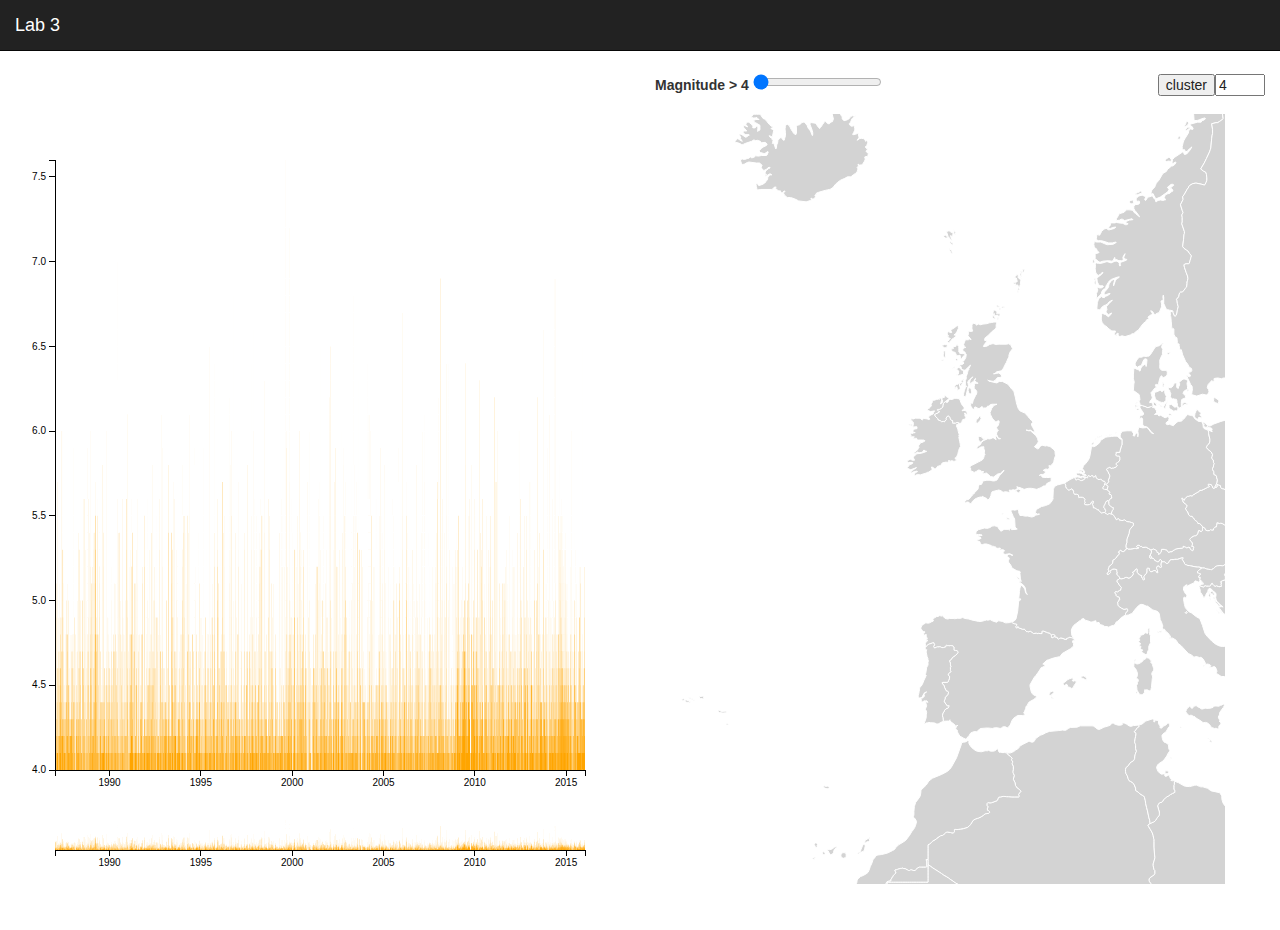
==== commit 2274885b: "graph scales working" ====
--- a/Lab3/index.html
+++ b/Lab3/index.html
@@ -76,7 +76,7 @@
 
         <script src="js/vendor/jquery.min.js"></script>
         <script src="js/vendor/bootstrap.min.js"></script>
-        <script src="js/plugins.js"></script>
+        <!--<script src="js/plugins.js"></script>-->
         <script src="js/vendor/d3.v3.min.js"></script>
         <script src="js/vendor/modernizr-2.6.2.min.js"></script>
         <script src="js/vendor/topojson.v1.min.js"></script>
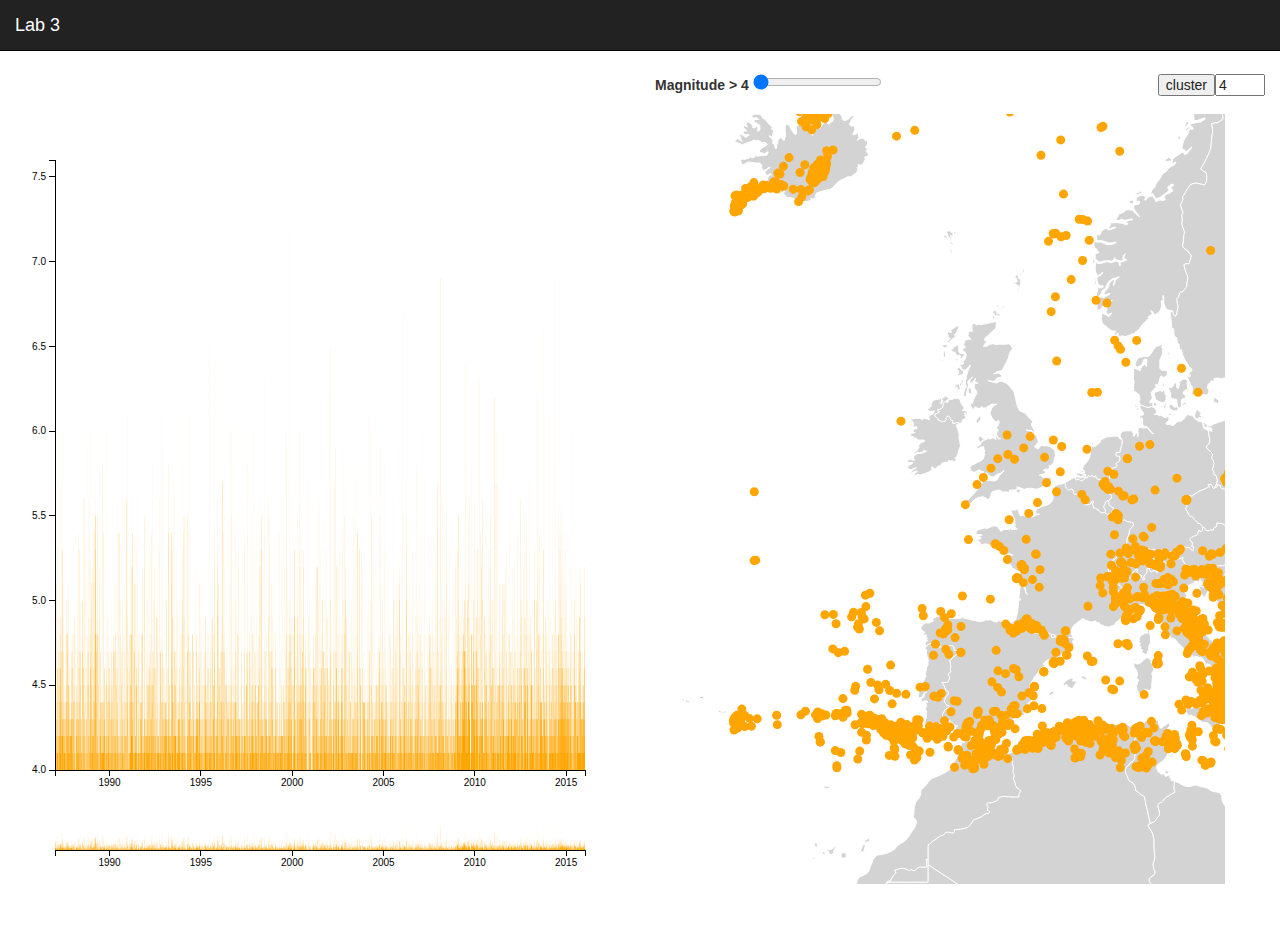
==== commit 637537e4: "lab3 done, small fixes" ====
--- a/Lab3/index.html
+++ b/Lab3/index.html
@@ -88,7 +88,6 @@
         <script src="js/area.js"></script>
         <script src="js/map.js"></script>
         <script src="js/main.js"></script>
-
     
 </html>
 
